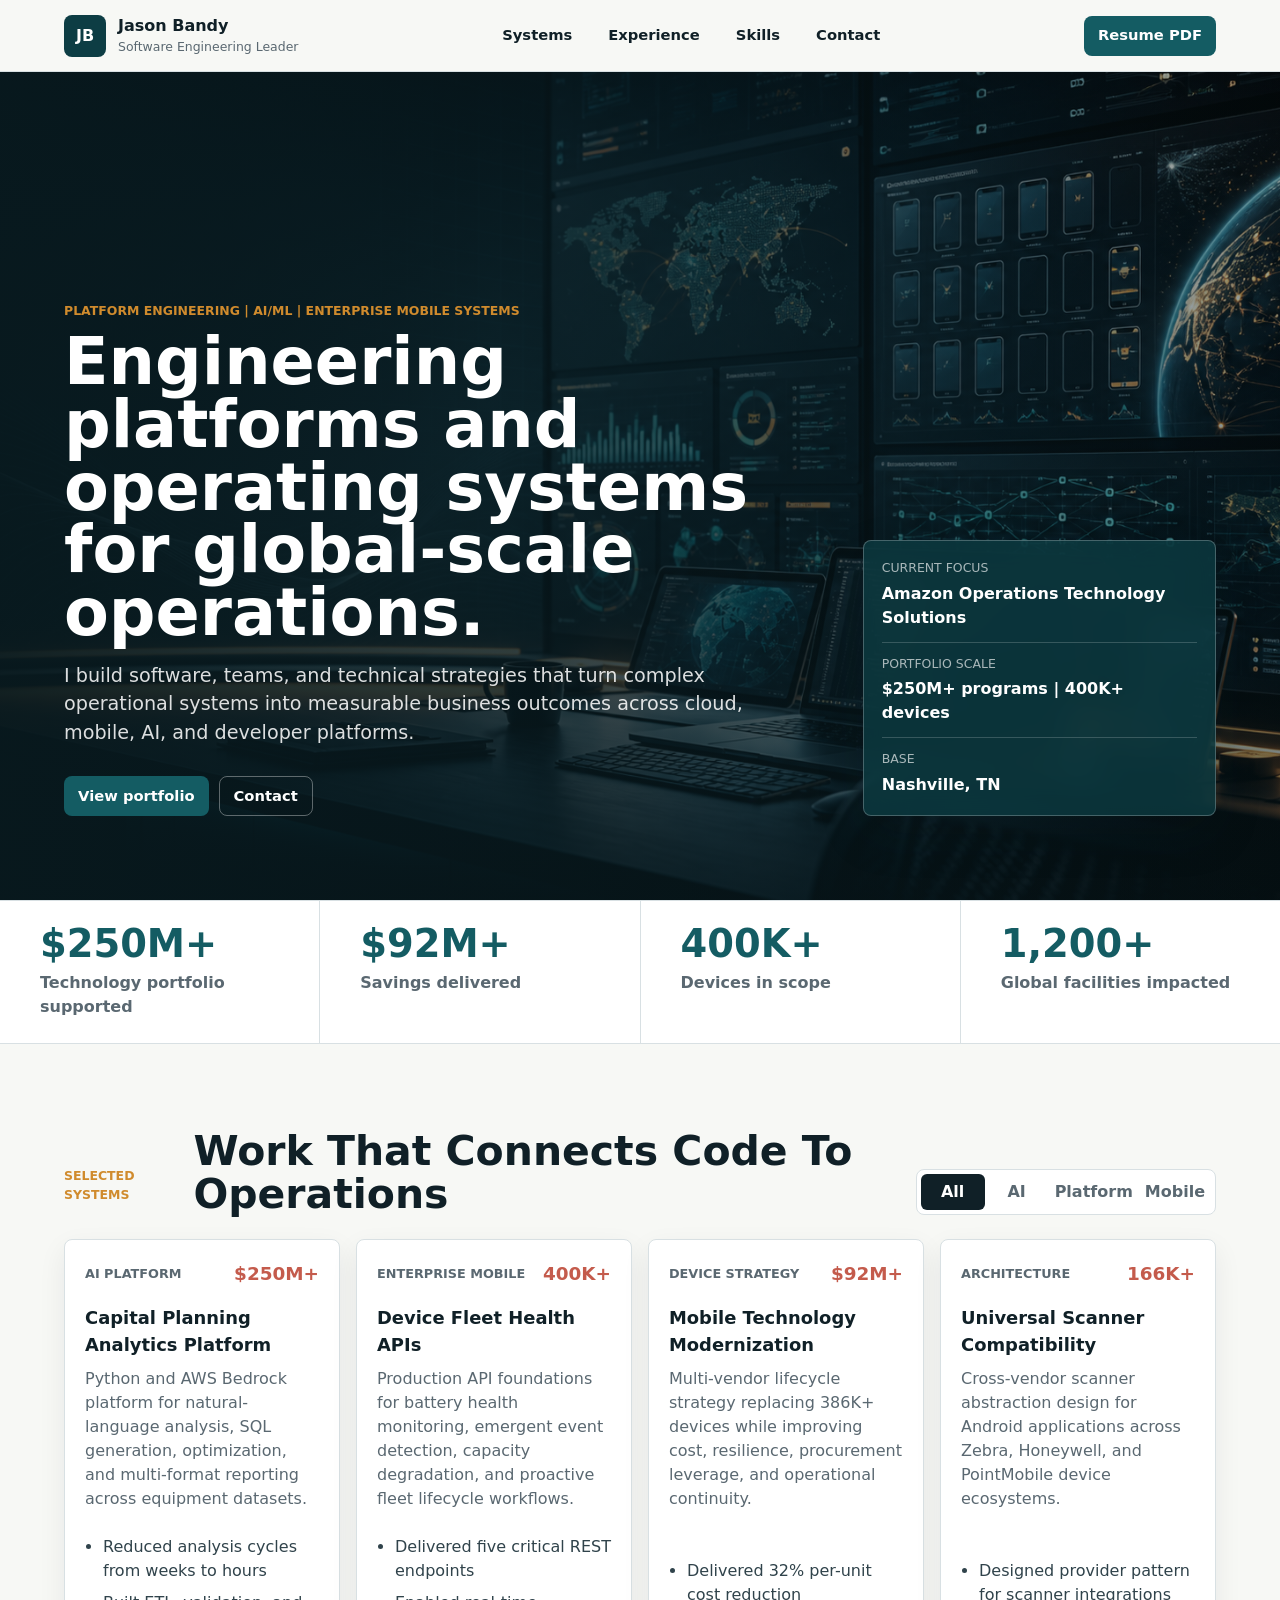
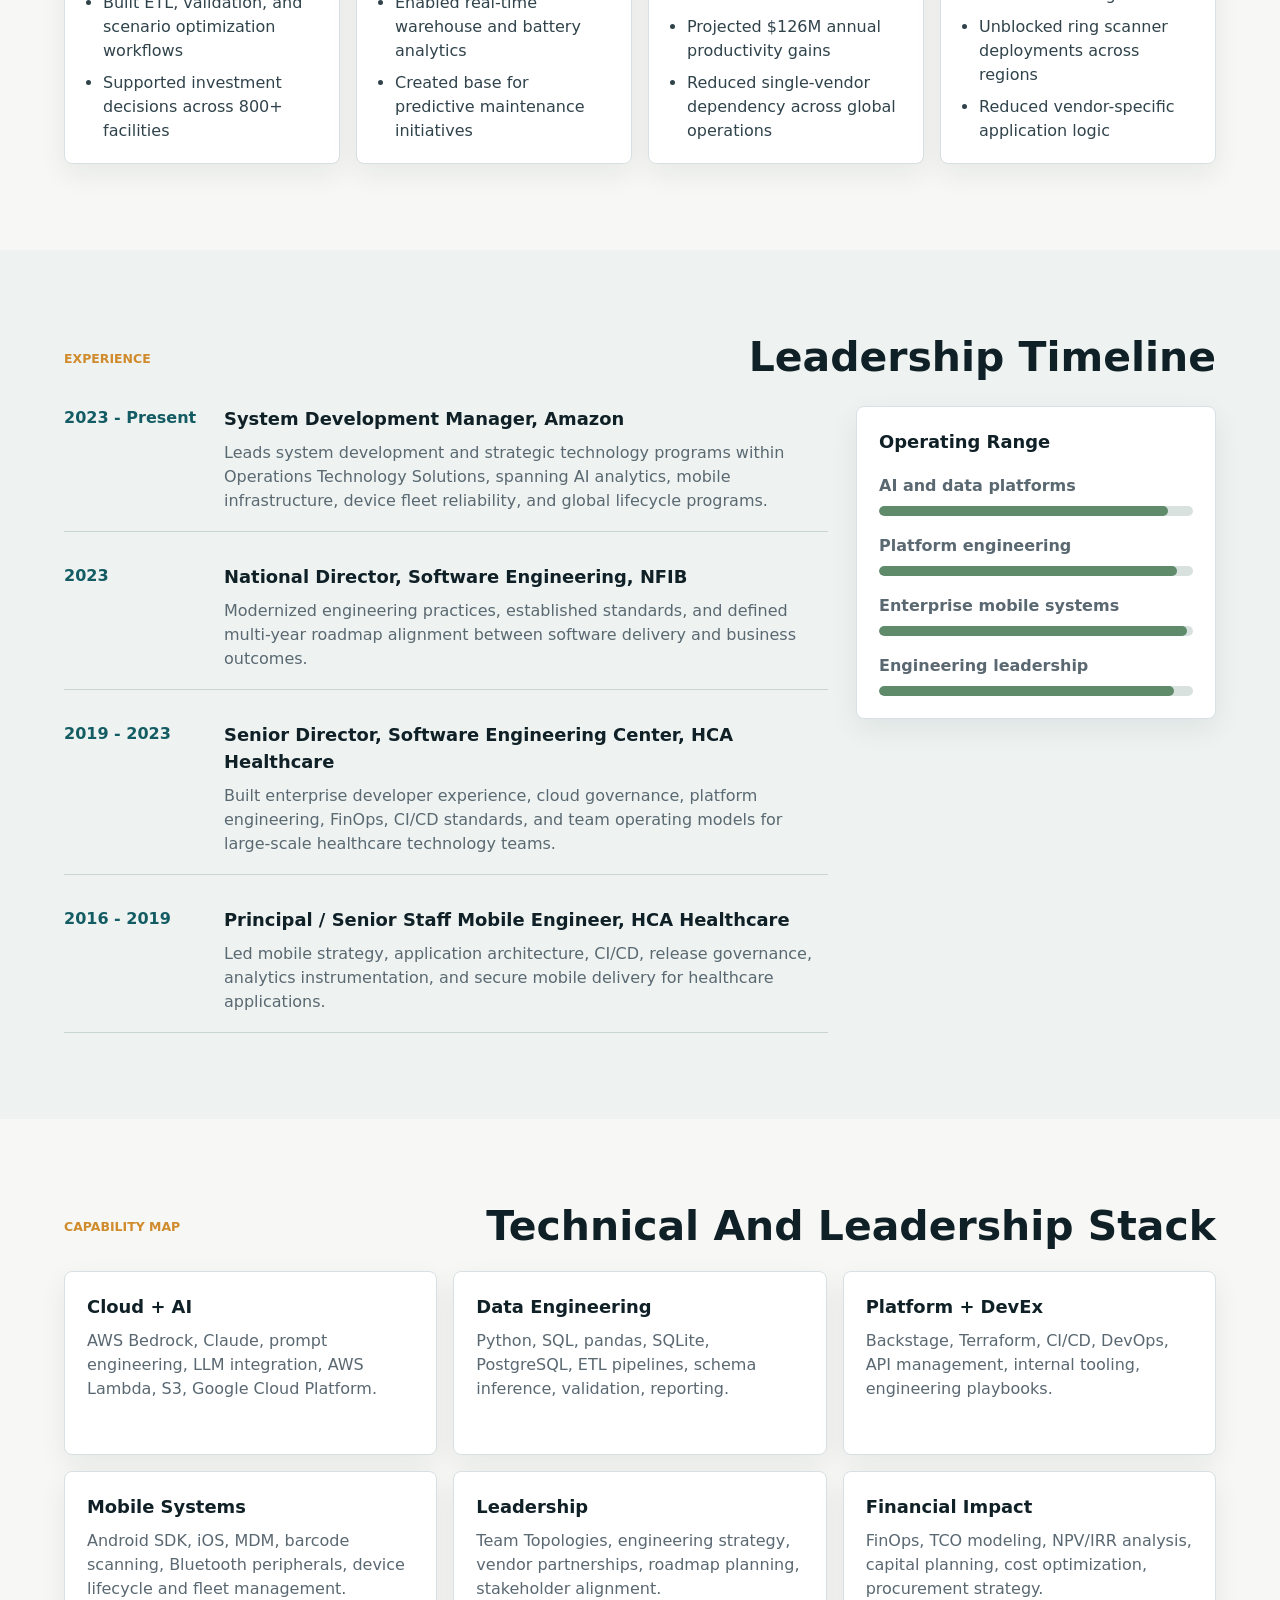
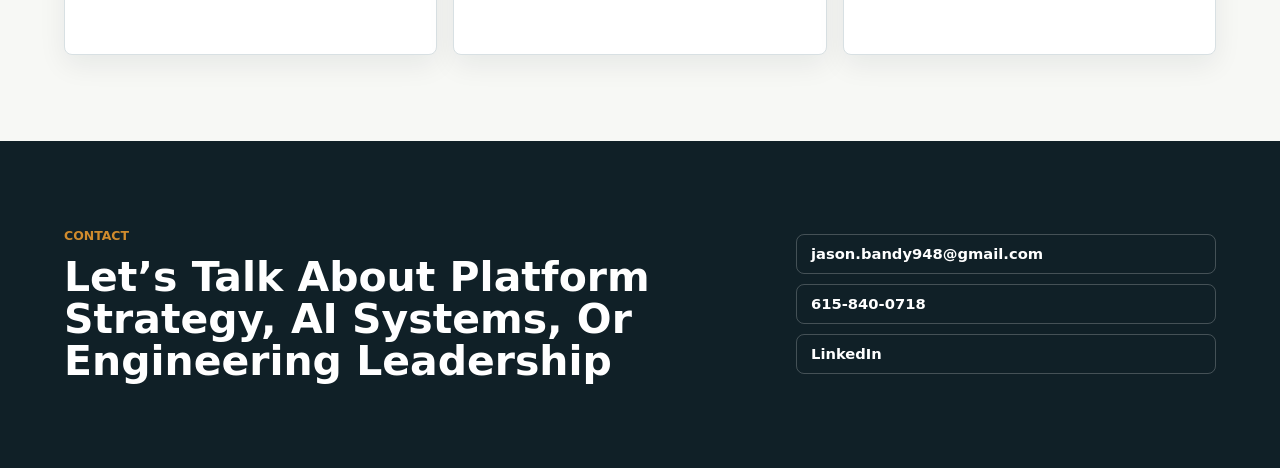
==== index.html @ 45452678 "Initial portfolio dashboard" ====
<!DOCTYPE html>
<html lang="en">
<head>
  <meta charset="UTF-8">
  <meta name="viewport" content="width=device-width, initial-scale=1.0">
  <title>Jason Bandy - Portfolio Dashboard</title>
  <link rel="stylesheet" href="styles.css">
</head>
<body>
  <header class="topbar">
    <a class="brand" href="#overview" aria-label="Jason Bandy portfolio dashboard">
      <span class="brand-mark">JB</span>
      <span>
        <strong>Jason Bandy</strong>
        <small>Software Engineering Leader</small>
      </span>
    </a>
    <nav class="nav-links" aria-label="Primary navigation">
      <a href="#systems">Systems</a>
      <a href="#experience">Experience</a>
      <a href="#skills">Skills</a>
      <a href="#contact">Contact</a>
    </nav>
    <a class="resume-link" href="assets/jason-bandy-resume.pdf">Resume PDF</a>
  </header>

  <main>
    <section class="hero" id="overview" aria-labelledby="page-title">
      <img class="hero-image" src="assets/operations-dashboard-hero.png" alt="Abstract command center dashboards for AI, cloud, and mobile device operations">
      <div class="hero-shade"></div>
      <div class="hero-content">
        <p class="eyebrow">Platform Engineering | AI/ML | Enterprise Mobile Systems</p>
        <h1 id="page-title">Engineering platforms and operating systems for global-scale operations.</h1>
        <p class="hero-copy">I build software, teams, and technical strategies that turn complex operational systems into measurable business outcomes across cloud, mobile, AI, and developer platforms.</p>
        <div class="hero-actions">
          <a class="primary-action" href="#systems">View portfolio</a>
          <a class="secondary-action" href="mailto:jason.bandy948@gmail.com">Contact</a>
        </div>
      </div>
      <aside class="status-panel" aria-label="Portfolio highlights">
        <div>
          <span class="status-label">Current focus</span>
          <strong>Amazon Operations Technology Solutions</strong>
        </div>
        <div>
          <span class="status-label">Portfolio scale</span>
          <strong>$250M+ programs | 400K+ devices</strong>
        </div>
        <div>
          <span class="status-label">Base</span>
          <strong>Nashville, TN</strong>
        </div>
      </aside>
    </section>

    <section class="metrics-band" aria-label="Impact metrics">
      <article>
        <span class="metric-value">$250M+</span>
        <span class="metric-label">Technology portfolio supported</span>
      </article>
      <article>
        <span class="metric-value">$92M+</span>
        <span class="metric-label">Savings delivered</span>
      </article>
      <article>
        <span class="metric-value">400K+</span>
        <span class="metric-label">Devices in scope</span>
      </article>
      <article>
        <span class="metric-value">1,200+</span>
        <span class="metric-label">Global facilities impacted</span>
      </article>
    </section>

    <section class="dashboard-section" id="systems">
      <div class="section-heading">
        <p class="eyebrow">Selected Systems</p>
        <h2>Work That Connects Code To Operations</h2>
        <div class="segmented-control" aria-label="Project filter">
          <button type="button" class="segment active" data-filter="all">All</button>
          <button type="button" class="segment" data-filter="ai">AI</button>
          <button type="button" class="segment" data-filter="platform">Platform</button>
          <button type="button" class="segment" data-filter="mobile">Mobile</button>
        </div>
      </div>

      <div class="project-grid" id="projectGrid">
        <article class="project-card" data-category="ai platform">
          <div class="card-topline">
            <span>AI Platform</span>
            <strong>$250M+</strong>
          </div>
          <h3>Capital Planning Analytics Platform</h3>
          <p>Python and AWS Bedrock platform for natural-language analysis, SQL generation, optimization, and multi-format reporting across equipment datasets.</p>
          <ul>
            <li>Reduced analysis cycles from weeks to hours</li>
            <li>Built ETL, validation, and scenario optimization workflows</li>
            <li>Supported investment decisions across 800+ facilities</li>
          </ul>
        </article>

        <article class="project-card" data-category="mobile platform">
          <div class="card-topline">
            <span>Enterprise Mobile</span>
            <strong>400K+</strong>
          </div>
          <h3>Device Fleet Health APIs</h3>
          <p>Production API foundations for battery health monitoring, emergent event detection, capacity degradation, and proactive fleet lifecycle workflows.</p>
          <ul>
            <li>Delivered five critical REST endpoints</li>
            <li>Enabled real-time warehouse and battery analytics</li>
            <li>Created base for predictive maintenance initiatives</li>
          </ul>
        </article>

        <article class="project-card" data-category="mobile">
          <div class="card-topline">
            <span>Device Strategy</span>
            <strong>$92M+</strong>
          </div>
          <h3>Mobile Technology Modernization</h3>
          <p>Multi-vendor lifecycle strategy replacing 386K+ devices while improving cost, resilience, procurement leverage, and operational continuity.</p>
          <ul>
            <li>Delivered 32% per-unit cost reduction</li>
            <li>Projected $126M annual productivity gains</li>
            <li>Reduced single-vendor dependency across global operations</li>
          </ul>
        </article>

        <article class="project-card" data-category="platform mobile">
          <div class="card-topline">
            <span>Architecture</span>
            <strong>166K+</strong>
          </div>
          <h3>Universal Scanner Compatibility</h3>
          <p>Cross-vendor scanner abstraction design for Android applications across Zebra, Honeywell, and PointMobile device ecosystems.</p>
          <ul>
            <li>Designed provider pattern for scanner integrations</li>
            <li>Unblocked ring scanner deployments across regions</li>
            <li>Reduced vendor-specific application logic</li>
          </ul>
        </article>
      </div>
    </section>

    <section class="dashboard-section split-layout" id="experience">
      <div class="section-heading">
        <p class="eyebrow">Experience</p>
        <h2>Leadership Timeline</h2>
      </div>

      <div class="timeline">
        <article class="timeline-item">
          <time>2023 - Present</time>
          <div>
            <h3>System Development Manager, Amazon</h3>
            <p>Leads system development and strategic technology programs within Operations Technology Solutions, spanning AI analytics, mobile infrastructure, device fleet reliability, and global lifecycle programs.</p>
          </div>
        </article>
        <article class="timeline-item">
          <time>2023</time>
          <div>
            <h3>National Director, Software Engineering, NFIB</h3>
            <p>Modernized engineering practices, established standards, and defined multi-year roadmap alignment between software delivery and business outcomes.</p>
          </div>
        </article>
        <article class="timeline-item">
          <time>2019 - 2023</time>
          <div>
            <h3>Senior Director, Software Engineering Center, HCA Healthcare</h3>
            <p>Built enterprise developer experience, cloud governance, platform engineering, FinOps, CI/CD standards, and team operating models for large-scale healthcare technology teams.</p>
          </div>
        </article>
        <article class="timeline-item">
          <time>2016 - 2019</time>
          <div>
            <h3>Principal / Senior Staff Mobile Engineer, HCA Healthcare</h3>
            <p>Led mobile strategy, application architecture, CI/CD, release governance, analytics instrumentation, and secure mobile delivery for healthcare applications.</p>
          </div>
        </article>
      </div>

      <aside class="impact-panel">
        <h3>Operating Range</h3>
        <div class="bar-row">
          <span>AI and data platforms</span>
          <div class="bar"><span style="width: 92%"></span></div>
        </div>
        <div class="bar-row">
          <span>Platform engineering</span>
          <div class="bar"><span style="width: 95%"></span></div>
        </div>
        <div class="bar-row">
          <span>Enterprise mobile systems</span>
          <div class="bar"><span style="width: 98%"></span></div>
        </div>
        <div class="bar-row">
          <span>Engineering leadership</span>
          <div class="bar"><span style="width: 94%"></span></div>
        </div>
      </aside>
    </section>

    <section class="dashboard-section" id="skills">
      <div class="section-heading">
        <p class="eyebrow">Capability Map</p>
        <h2>Technical And Leadership Stack</h2>
      </div>

      <div class="skills-board">
        <article>
          <h3>Cloud + AI</h3>
          <p>AWS Bedrock, Claude, prompt engineering, LLM integration, AWS Lambda, S3, Google Cloud Platform.</p>
        </article>
        <article>
          <h3>Data Engineering</h3>
          <p>Python, SQL, pandas, SQLite, PostgreSQL, ETL pipelines, schema inference, validation, reporting.</p>
        </article>
        <article>
          <h3>Platform + DevEx</h3>
          <p>Backstage, Terraform, CI/CD, DevOps, API management, internal tooling, engineering playbooks.</p>
        </article>
        <article>
          <h3>Mobile Systems</h3>
          <p>Android SDK, iOS, MDM, barcode scanning, Bluetooth peripherals, device lifecycle and fleet management.</p>
        </article>
        <article>
          <h3>Leadership</h3>
          <p>Team Topologies, engineering strategy, vendor partnerships, roadmap planning, stakeholder alignment.</p>
        </article>
        <article>
          <h3>Financial Impact</h3>
          <p>FinOps, TCO modeling, NPV/IRR analysis, capital planning, cost optimization, procurement strategy.</p>
        </article>
      </div>
    </section>

    <section class="dashboard-section contact-section" id="contact">
      <div>
        <p class="eyebrow">Contact</p>
        <h2>Let’s Talk About Platform Strategy, AI Systems, Or Engineering Leadership</h2>
      </div>
      <div class="contact-actions">
        <a href="mailto:jason.bandy948@gmail.com">jason.bandy948@gmail.com</a>
        <a href="tel:+16158400718">615-840-0718</a>
        <a href="https://www.linkedin.com/in/jason-bandy-11bba650">LinkedIn</a>
      </div>
    </section>
  </main>

  <script src="script.js"></script>
</body>
</html>
---- styles.css ----
:root {
  --ink: #102027;
  --muted: #5a6871;
  --line: #d8e0e3;
  --teal: #145c63;
  --teal-dark: #0d3d44;
  --amber: #d08b2d;
  --coral: #c45b4c;
  --green: #5f8b6b;
  --paper: #f7f8f5;
  --panel: #ffffff;
  --shadow: 0 18px 50px rgba(16, 32, 39, 0.12);
}

* {
  box-sizing: border-box;
}

html {
  scroll-behavior: smooth;
}

body {
  margin: 0;
  color: var(--ink);
  background: var(--paper);
  font-family: Inter, ui-sans-serif, system-ui, -apple-system, BlinkMacSystemFont, "Segoe UI", sans-serif;
  line-height: 1.5;
}

a {
  color: inherit;
  text-decoration: none;
}

.topbar {
  position: sticky;
  top: 0;
  z-index: 20;
  display: flex;
  align-items: center;
  justify-content: space-between;
  gap: 24px;
  min-height: 72px;
  padding: 12px clamp(20px, 5vw, 72px);
  background: rgba(247, 248, 245, 0.92);
  border-bottom: 1px solid var(--line);
  backdrop-filter: blur(16px);
}

.brand {
  display: inline-flex;
  align-items: center;
  gap: 12px;
}

.brand-mark {
  display: grid;
  place-items: center;
  width: 42px;
  height: 42px;
  background: var(--teal-dark);
  color: white;
  border-radius: 8px;
  font-weight: 800;
}

.brand strong,
.brand small {
  display: block;
}

.brand small {
  color: var(--muted);
  font-size: 0.78rem;
}

.nav-links {
  display: flex;
  gap: 8px;
}

.nav-links a,
.resume-link,
.hero-actions a,
.contact-actions a {
  min-height: 40px;
  display: inline-flex;
  align-items: center;
  justify-content: center;
  padding: 0 14px;
  border-radius: 8px;
  font-weight: 700;
  font-size: 0.92rem;
}

.nav-links a:hover,
.resume-link:hover,
.secondary-action:hover,
.contact-actions a:hover {
  background: #e8eeee;
}

.resume-link,
.primary-action {
  background: var(--teal);
  color: white;
}

.resume-link:hover,
.primary-action:hover {
  background: var(--teal-dark);
}

.hero {
  position: relative;
  min-height: calc(100vh - 72px);
  display: grid;
  grid-template-columns: minmax(0, 1.2fr) minmax(260px, 0.55fr);
  align-items: end;
  gap: 28px;
  overflow: hidden;
  padding: clamp(36px, 7vw, 84px) clamp(20px, 5vw, 72px);
  color: white;
}

.hero-image,
.hero-shade {
  position: absolute;
  inset: 0;
}

.hero-image {
  width: 100%;
  height: 100%;
  object-fit: cover;
}

.hero-shade {
  background:
    linear-gradient(90deg, rgba(8, 25, 30, 0.94) 0%, rgba(8, 25, 30, 0.76) 42%, rgba(8, 25, 30, 0.28) 100%),
    linear-gradient(0deg, rgba(8, 25, 30, 0.42), rgba(8, 25, 30, 0.05));
}

.hero-content,
.status-panel {
  position: relative;
  z-index: 1;
}

.eyebrow {
  margin: 0 0 10px;
  color: var(--amber);
  font-size: 0.78rem;
  font-weight: 800;
  letter-spacing: 0;
  text-transform: uppercase;
}

h1,
h2,
h3,
p {
  margin-top: 0;
}

h1 {
  max-width: 930px;
  margin-bottom: 18px;
  font-size: clamp(2.25rem, 5.1vw, 4.7rem);
  line-height: 0.96;
  letter-spacing: 0;
}

.hero-copy {
  max-width: 740px;
  margin-bottom: 28px;
  color: rgba(255, 255, 255, 0.86);
  font-size: clamp(1rem, 1.5vw, 1.25rem);
}

.hero-actions {
  display: flex;
  flex-wrap: wrap;
  gap: 10px;
}

.secondary-action {
  border: 1px solid rgba(255, 255, 255, 0.35);
  color: white;
}

.status-panel {
  align-self: end;
  display: grid;
  gap: 12px;
  padding: 18px;
  border: 1px solid rgba(255, 255, 255, 0.24);
  border-radius: 8px;
  background: rgba(13, 61, 68, 0.76);
  box-shadow: var(--shadow);
  backdrop-filter: blur(16px);
}

.status-panel div {
  padding-bottom: 12px;
  border-bottom: 1px solid rgba(255, 255, 255, 0.18);
}

.status-panel div:last-child {
  padding-bottom: 0;
  border-bottom: 0;
}

.status-label {
  display: block;
  margin-bottom: 4px;
  color: rgba(255, 255, 255, 0.65);
  font-size: 0.78rem;
  text-transform: uppercase;
}

.status-panel strong {
  font-size: 1rem;
}

.metrics-band {
  display: grid;
  grid-template-columns: repeat(4, 1fr);
  gap: 1px;
  background: var(--line);
  border-top: 1px solid var(--line);
  border-bottom: 1px solid var(--line);
}

.metrics-band article {
  padding: 24px clamp(18px, 4vw, 40px);
  background: var(--panel);
}

.metric-value,
.metric-label {
  display: block;
}

.metric-value {
  color: var(--teal);
  font-size: clamp(1.8rem, 3vw, 3rem);
  font-weight: 850;
  line-height: 1;
}

.metric-label {
  margin-top: 8px;
  color: var(--muted);
  font-weight: 700;
}

.dashboard-section {
  padding: clamp(46px, 7vw, 86px) clamp(20px, 5vw, 72px);
}

.section-heading {
  display: flex;
  align-items: end;
  justify-content: space-between;
  gap: 24px;
  margin-bottom: 24px;
}

.section-heading h2,
.contact-section h2 {
  max-width: 780px;
  margin: 0;
  font-size: clamp(1.65rem, 3.2vw, 3.1rem);
  line-height: 1.03;
  letter-spacing: 0;
}

.segmented-control {
  display: inline-flex;
  flex: 0 0 auto;
  padding: 4px;
  border: 1px solid var(--line);
  border-radius: 8px;
  background: white;
}

.segment {
  min-width: 64px;
  min-height: 36px;
  border: 0;
  border-radius: 6px;
  background: transparent;
  color: var(--muted);
  font: inherit;
  font-weight: 800;
  cursor: pointer;
}

.segment.active {
  background: var(--ink);
  color: white;
}

.project-grid,
.skills-board {
  display: grid;
  grid-template-columns: repeat(4, minmax(0, 1fr));
  gap: 16px;
}

.project-card,
.skills-board article,
.impact-panel {
  border: 1px solid var(--line);
  border-radius: 8px;
  background: var(--panel);
  box-shadow: 0 10px 28px rgba(16, 32, 39, 0.07);
}

.project-card {
  display: flex;
  flex-direction: column;
  min-height: 380px;
  padding: 20px;
  transition: transform 180ms ease, box-shadow 180ms ease, opacity 160ms ease;
}

.project-card:hover {
  transform: translateY(-4px);
  box-shadow: var(--shadow);
}

.project-card.hidden {
  display: none;
}

.card-topline {
  display: flex;
  align-items: center;
  justify-content: space-between;
  gap: 12px;
  margin-bottom: 18px;
  color: var(--muted);
  font-size: 0.8rem;
  font-weight: 800;
  text-transform: uppercase;
}

.card-topline strong {
  color: var(--coral);
  font-size: 1.15rem;
}

.project-card h3,
.skills-board h3,
.impact-panel h3,
.timeline h3 {
  margin-bottom: 8px;
  font-size: 1.12rem;
}

.project-card p,
.skills-board p,
.timeline p {
  color: var(--muted);
}

.project-card ul {
  margin: auto 0 0;
  padding-left: 18px;
  color: #30434b;
}

.project-card li {
  margin-top: 8px;
}

.split-layout {
  display: grid;
  grid-template-columns: minmax(0, 1fr) 360px;
  gap: 28px;
  background: #eef3f1;
}

.split-layout .section-heading {
  grid-column: 1 / -1;
  margin-bottom: 0;
}

.timeline {
  display: grid;
  gap: 14px;
}

.timeline-item {
  display: grid;
  grid-template-columns: 140px minmax(0, 1fr);
  gap: 20px;
  padding: 18px 0;
  border-bottom: 1px solid #c9d5d2;
}

.timeline-item:first-child {
  padding-top: 0;
}

.timeline-item time {
  color: var(--teal);
  font-weight: 850;
}

.timeline-item p {
  margin-bottom: 0;
}

.impact-panel {
  align-self: start;
  position: sticky;
  top: 96px;
  padding: 22px;
}

.bar-row {
  margin-top: 18px;
}

.bar-row span:first-child {
  display: block;
  margin-bottom: 8px;
  color: var(--muted);
  font-weight: 800;
}

.bar {
  height: 10px;
  overflow: hidden;
  border-radius: 999px;
  background: #d9e1de;
}

.bar span {
  display: block;
  height: 100%;
  border-radius: inherit;
  background: var(--green);
}

.skills-board {
  grid-template-columns: repeat(3, minmax(0, 1fr));
}

.skills-board article {
  min-height: 184px;
  padding: 22px;
}

.contact-section {
  display: grid;
  grid-template-columns: minmax(0, 1fr) minmax(280px, 420px);
  gap: 32px;
  align-items: center;
  background: var(--ink);
  color: white;
}

.contact-actions {
  display: grid;
  gap: 10px;
}

.contact-actions a {
  justify-content: flex-start;
  border: 1px solid rgba(255, 255, 255, 0.22);
}

@media (max-width: 1050px) {
  .project-grid,
  .skills-board {
    grid-template-columns: repeat(2, minmax(0, 1fr));
  }

  .metrics-band {
    grid-template-columns: repeat(2, 1fr);
  }

  .hero,
  .split-layout,
  .contact-section {
    grid-template-columns: 1fr;
  }

  .impact-panel {
    position: static;
  }
}

@media (max-width: 760px) {
  .topbar {
    position: static;
    align-items: flex-start;
    flex-direction: column;
  }

  .nav-links {
    width: 100%;
    overflow-x: auto;
    padding-bottom: 2px;
  }

  .resume-link {
    width: 100%;
  }

  .hero {
    min-height: 820px;
    align-items: end;
    padding-top: 72px;
  }

  .section-heading {
    align-items: stretch;
    flex-direction: column;
  }

  .segmented-control {
    width: 100%;
    overflow-x: auto;
  }

  .segment {
    flex: 1;
  }

  .project-grid,
  .skills-board,
  .metrics-band {
    grid-template-columns: 1fr;
  }

  .timeline-item {
    grid-template-columns: 1fr;
    gap: 6px;
  }
}
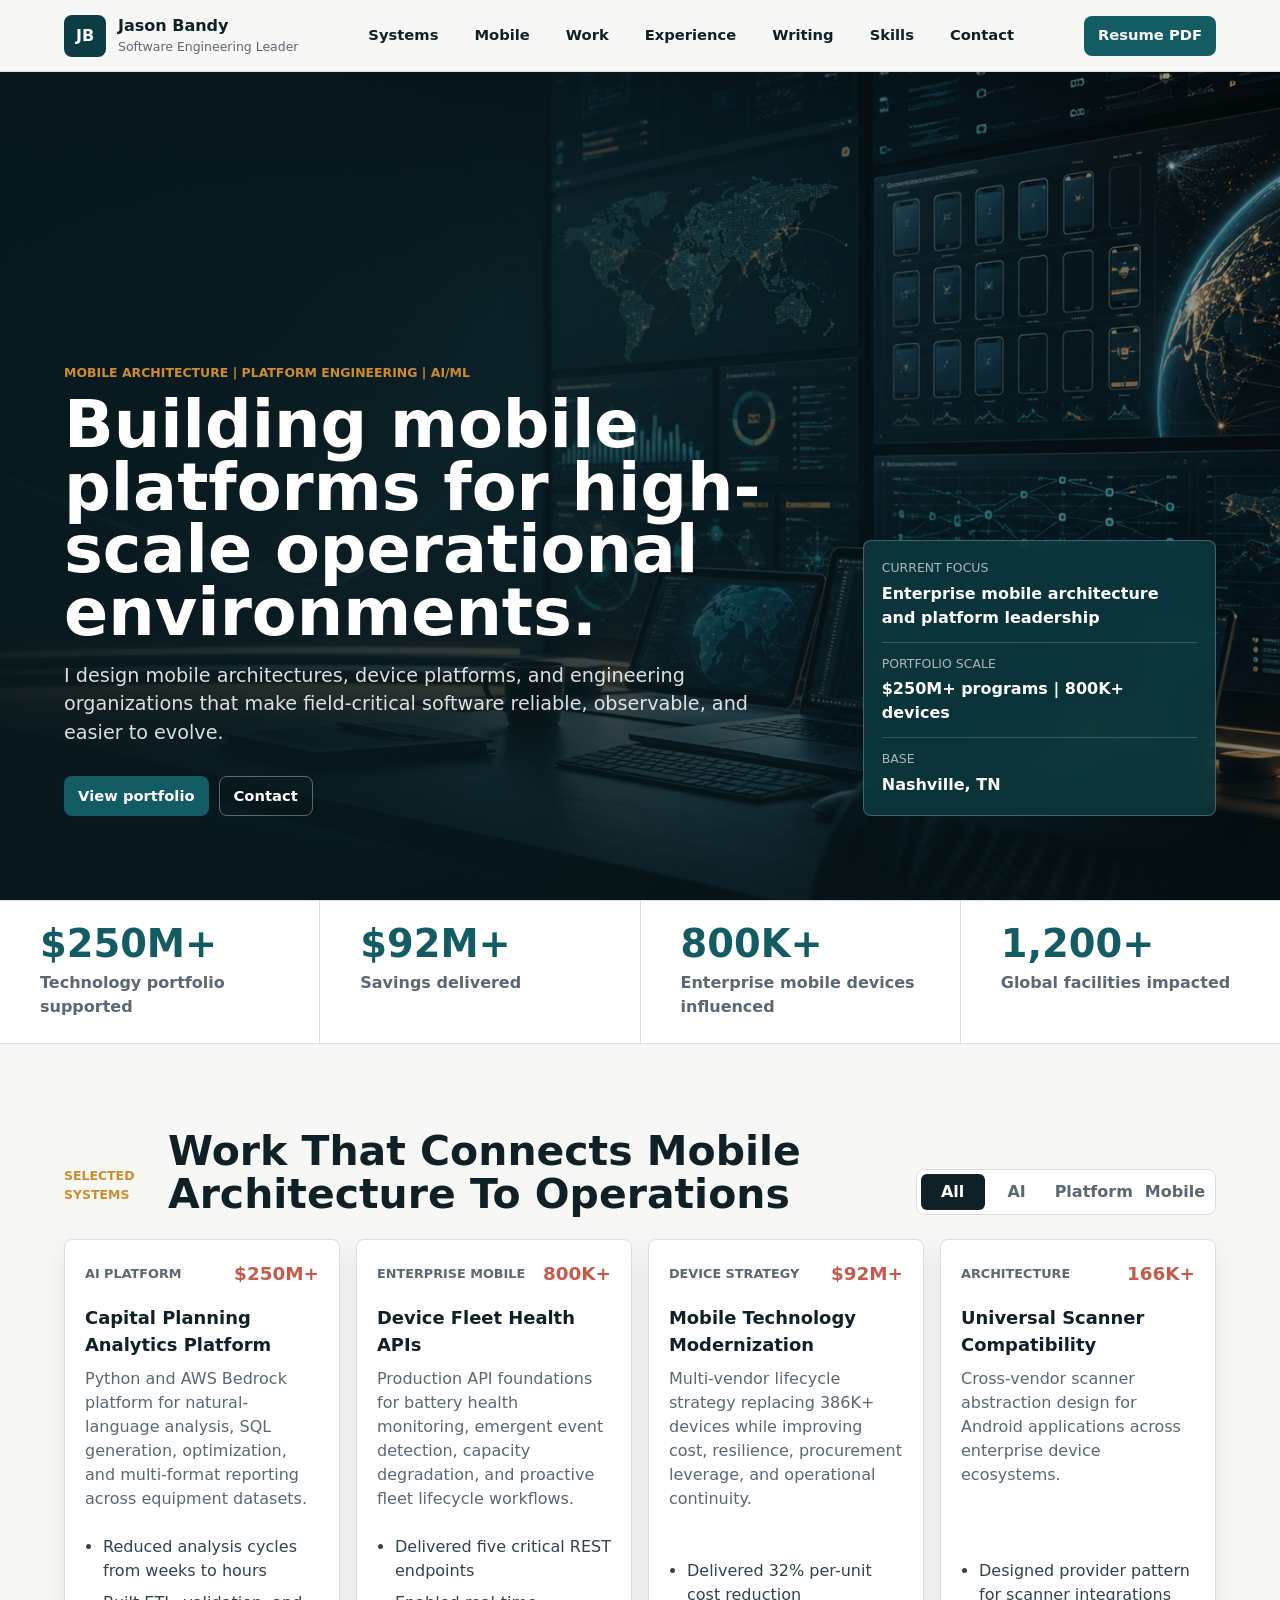
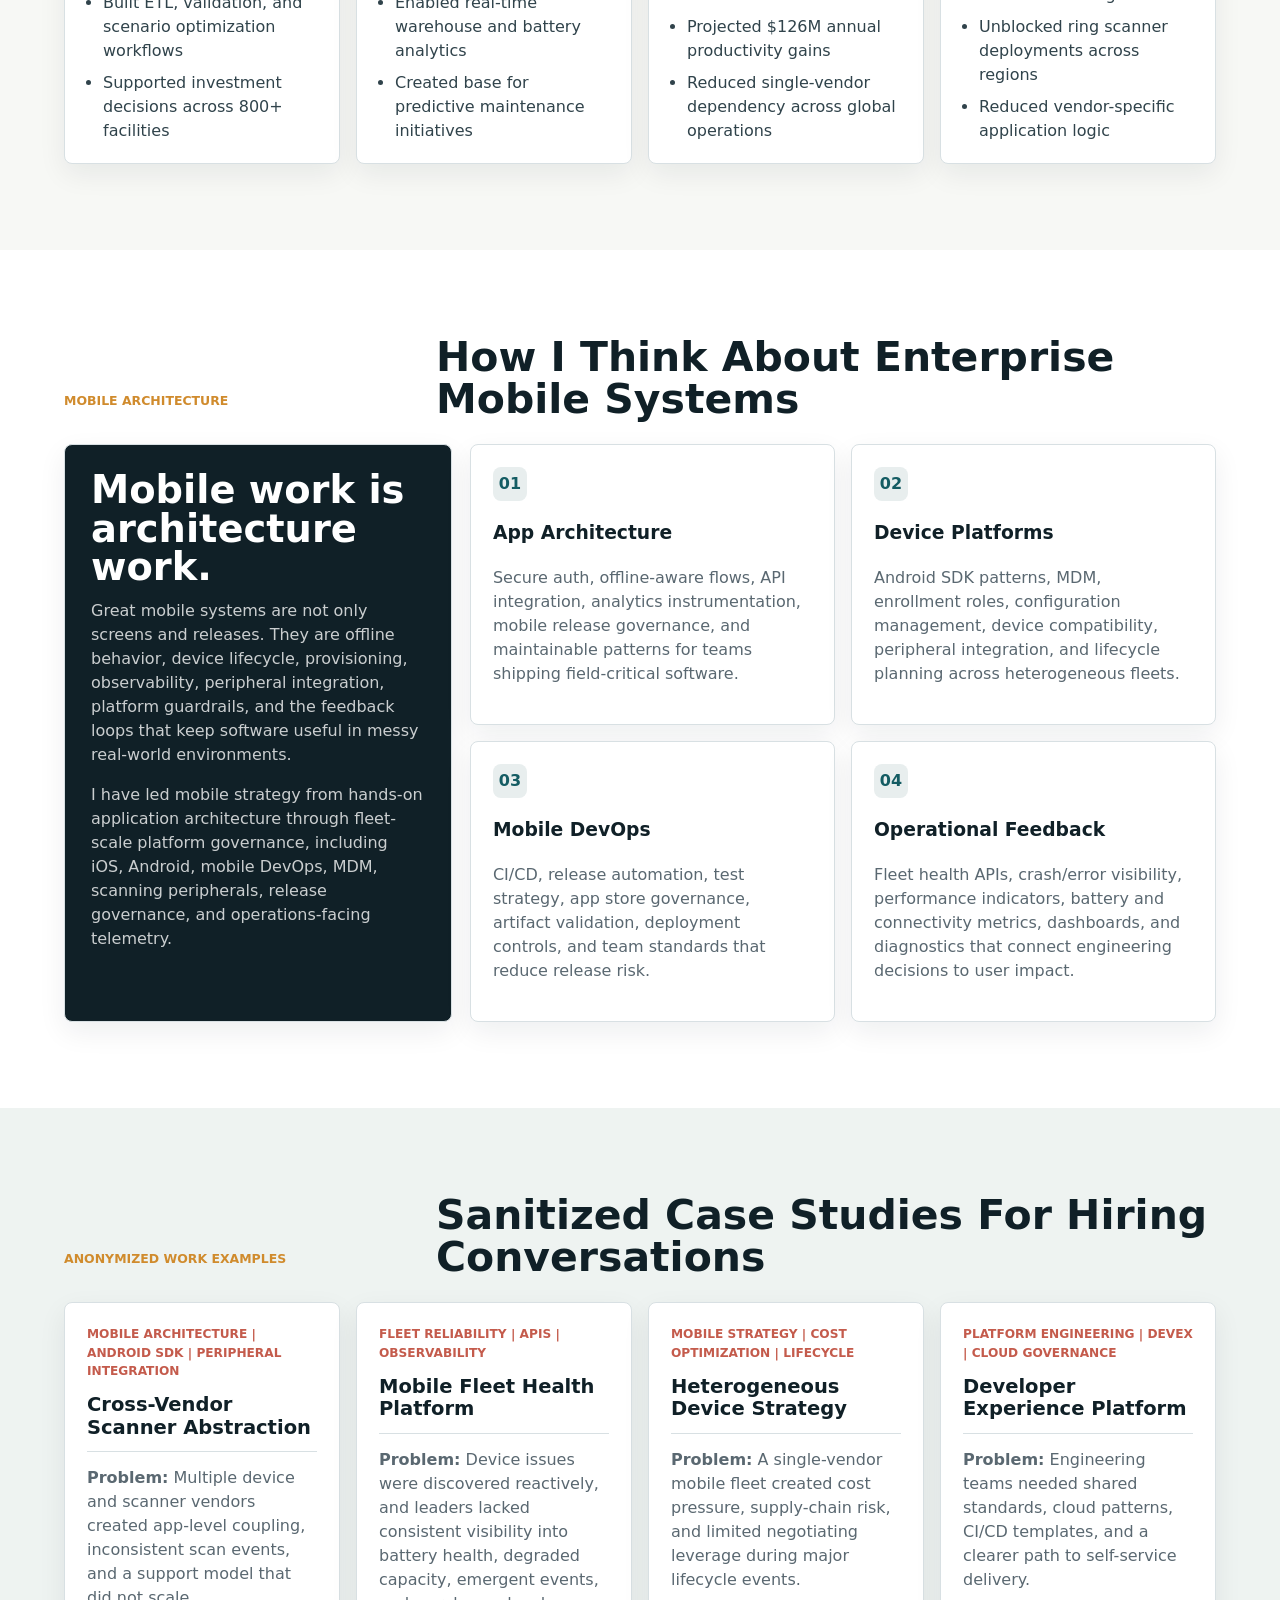
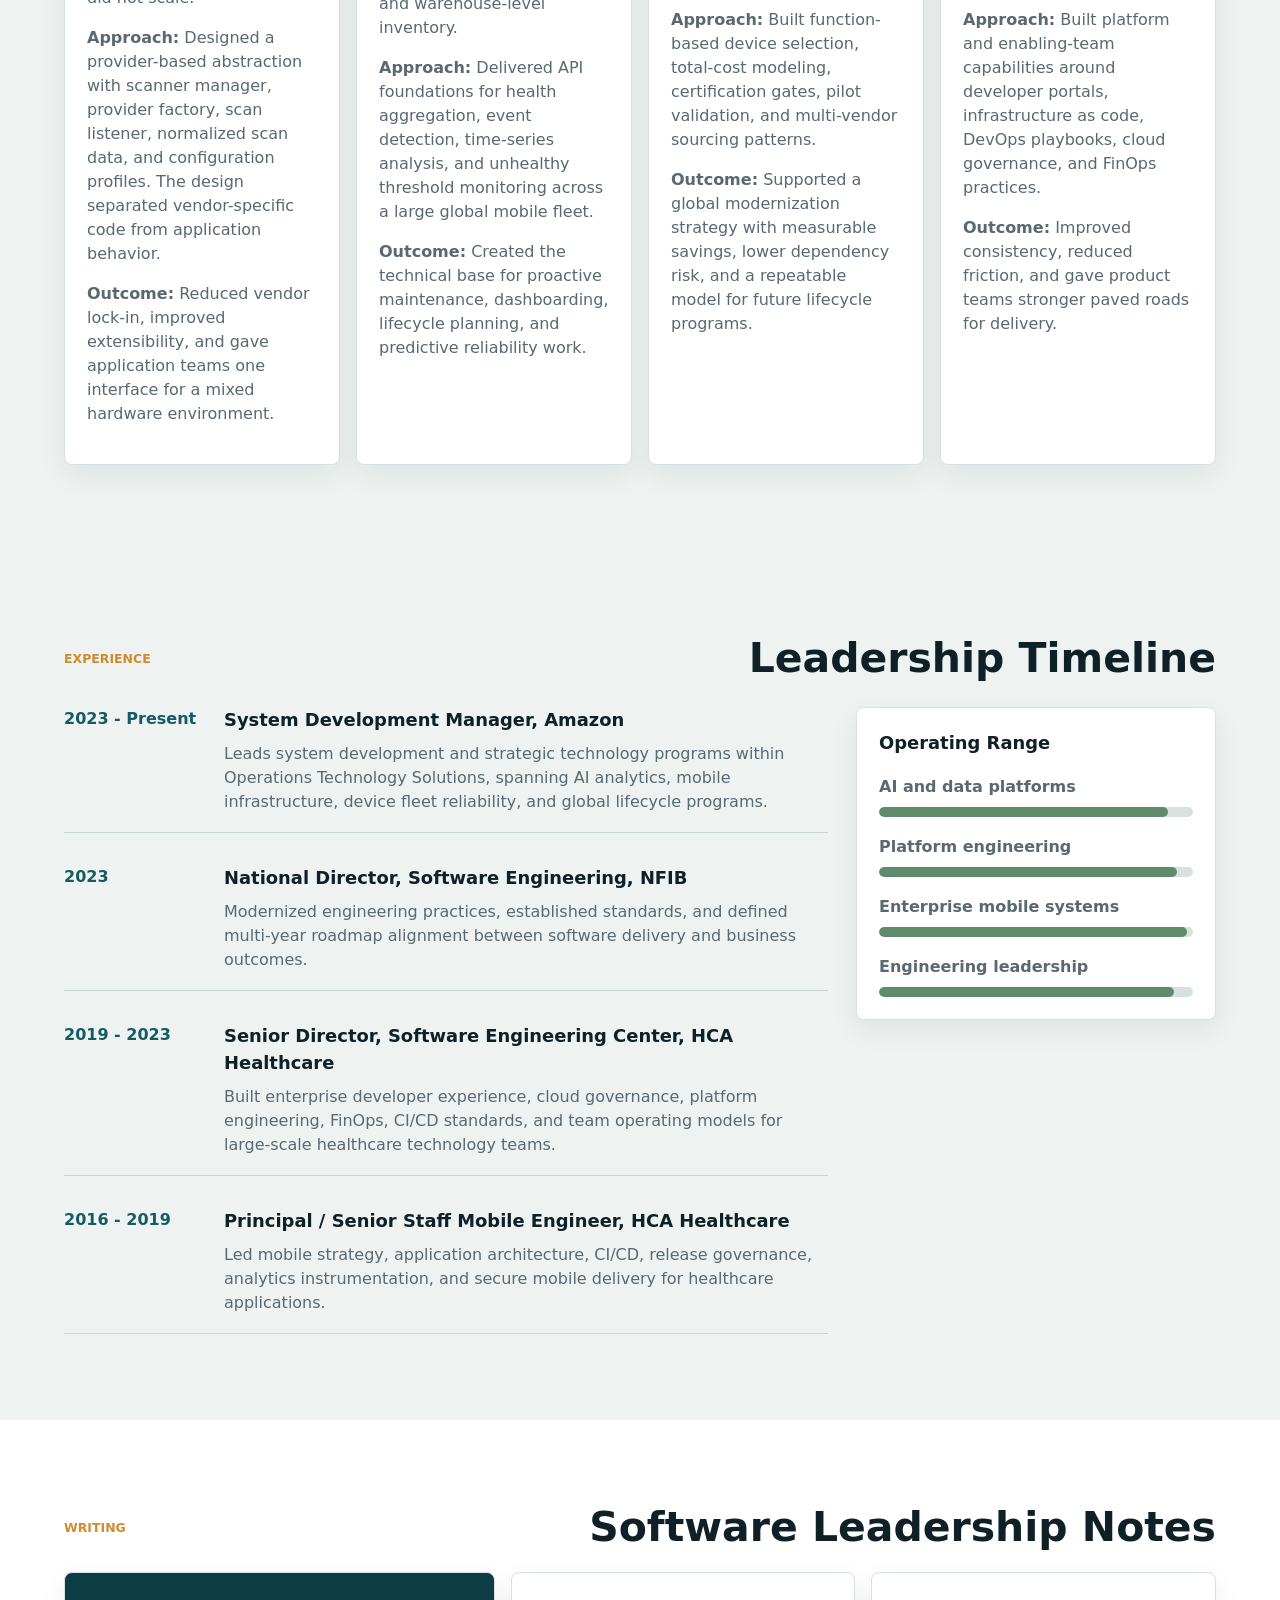
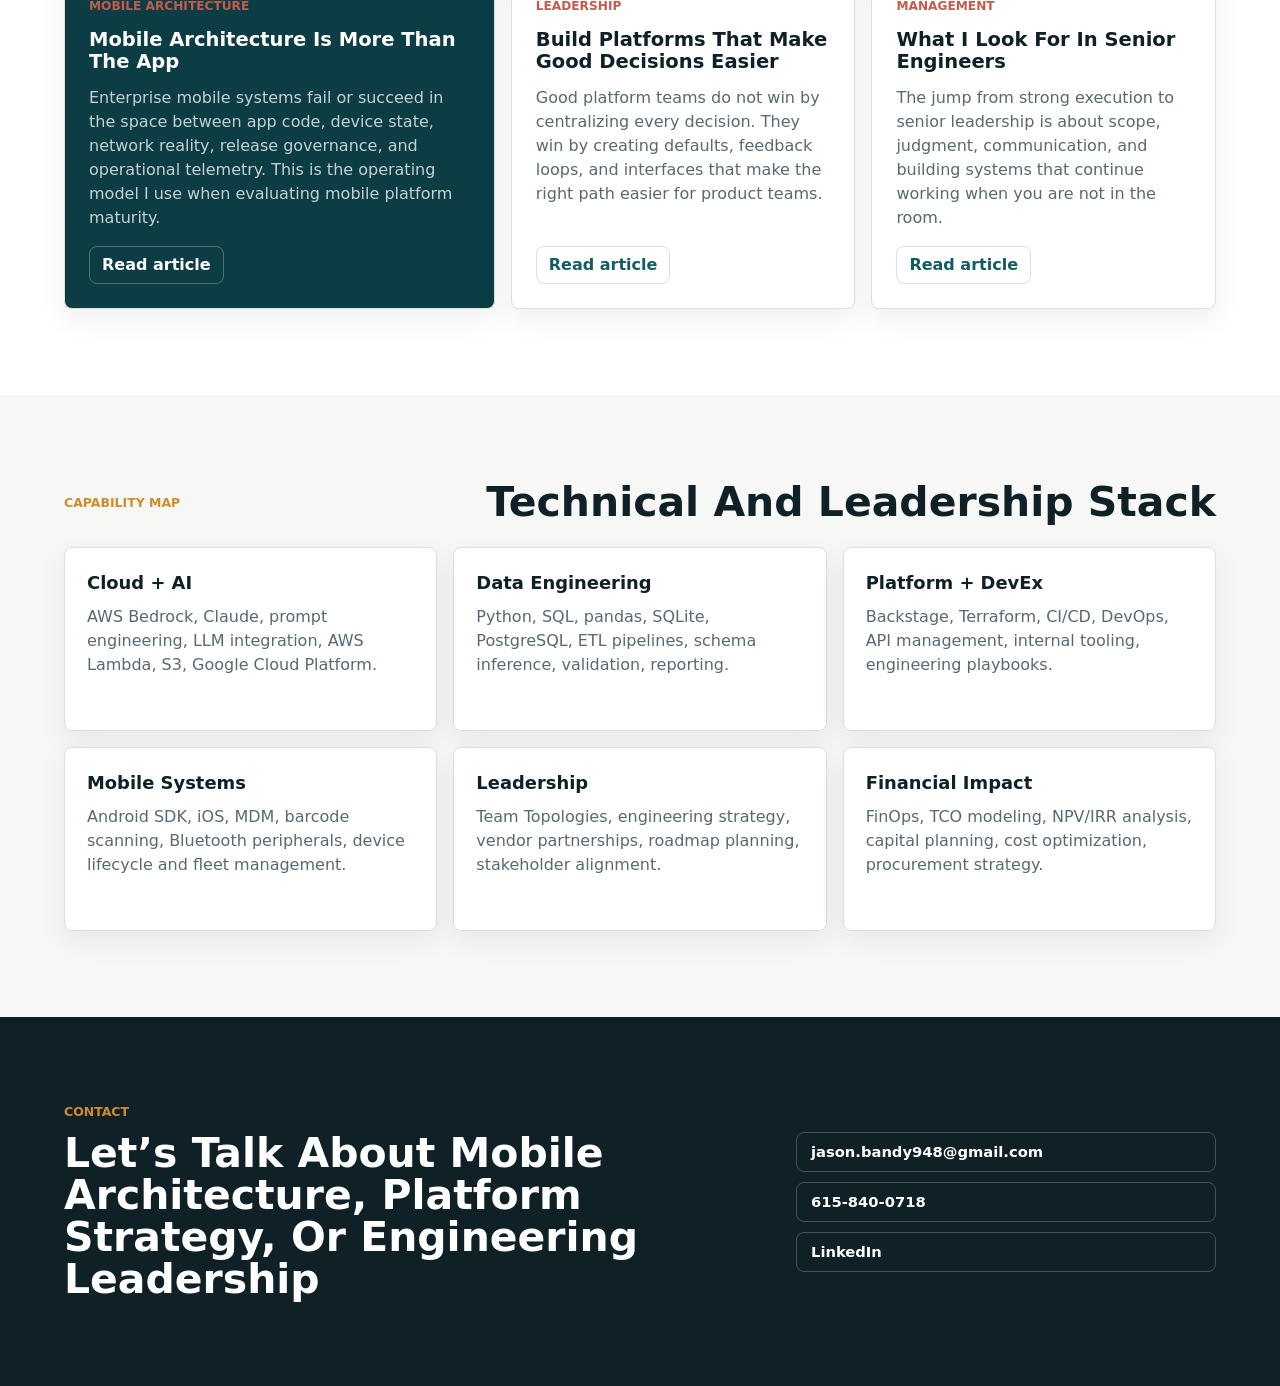
==== commit 9c54a7f9: "Add mobile architecture portfolio content" ====
--- a/index.html
+++ b/index.html
@@ -17,7 +17,10 @@
     </a>
     <nav class="nav-links" aria-label="Primary navigation">
       <a href="#systems">Systems</a>
+      <a href="#mobile-architecture">Mobile</a>
+      <a href="#work-examples">Work</a>
       <a href="#experience">Experience</a>
+      <a href="#writing">Writing</a>
       <a href="#skills">Skills</a>
       <a href="#contact">Contact</a>
     </nav>
@@ -29,9 +32,9 @@
       <img class="hero-image" src="assets/operations-dashboard-hero.png" alt="Abstract command center dashboards for AI, cloud, and mobile device operations">
       <div class="hero-shade"></div>
       <div class="hero-content">
-        <p class="eyebrow">Platform Engineering | AI/ML | Enterprise Mobile Systems</p>
-        <h1 id="page-title">Engineering platforms and operating systems for global-scale operations.</h1>
-        <p class="hero-copy">I build software, teams, and technical strategies that turn complex operational systems into measurable business outcomes across cloud, mobile, AI, and developer platforms.</p>
+        <p class="eyebrow">Mobile Architecture | Platform Engineering | AI/ML</p>
+        <h1 id="page-title">Building mobile platforms for high-scale operational environments.</h1>
+        <p class="hero-copy">I design mobile architectures, device platforms, and engineering organizations that make field-critical software reliable, observable, and easier to evolve.</p>
         <div class="hero-actions">
           <a class="primary-action" href="#systems">View portfolio</a>
           <a class="secondary-action" href="mailto:jason.bandy948@gmail.com">Contact</a>
@@ -40,11 +43,11 @@
       <aside class="status-panel" aria-label="Portfolio highlights">
         <div>
           <span class="status-label">Current focus</span>
-          <strong>Amazon Operations Technology Solutions</strong>
+          <strong>Enterprise mobile architecture and platform leadership</strong>
         </div>
         <div>
           <span class="status-label">Portfolio scale</span>
-          <strong>$250M+ programs | 400K+ devices</strong>
+          <strong>$250M+ programs | 800K+ devices</strong>
         </div>
         <div>
           <span class="status-label">Base</span>
@@ -63,8 +66,8 @@
         <span class="metric-label">Savings delivered</span>
       </article>
       <article>
-        <span class="metric-value">400K+</span>
-        <span class="metric-label">Devices in scope</span>
+        <span class="metric-value">800K+</span>
+        <span class="metric-label">Enterprise mobile devices influenced</span>
       </article>
       <article>
         <span class="metric-value">1,200+</span>
@@ -75,7 +78,7 @@
     <section class="dashboard-section" id="systems">
       <div class="section-heading">
         <p class="eyebrow">Selected Systems</p>
-        <h2>Work That Connects Code To Operations</h2>
+        <h2>Work That Connects Mobile Architecture To Operations</h2>
         <div class="segmented-control" aria-label="Project filter">
           <button type="button" class="segment active" data-filter="all">All</button>
           <button type="button" class="segment" data-filter="ai">AI</button>
@@ -102,7 +105,7 @@
         <article class="project-card" data-category="mobile platform">
           <div class="card-topline">
             <span>Enterprise Mobile</span>
-            <strong>400K+</strong>
+            <strong>800K+</strong>
           </div>
           <h3>Device Fleet Health APIs</h3>
           <p>Production API foundations for battery health monitoring, emergent event detection, capacity degradation, and proactive fleet lifecycle workflows.</p>
@@ -133,12 +136,91 @@
             <strong>166K+</strong>
           </div>
           <h3>Universal Scanner Compatibility</h3>
-          <p>Cross-vendor scanner abstraction design for Android applications across Zebra, Honeywell, and PointMobile device ecosystems.</p>
+          <p>Cross-vendor scanner abstraction design for Android applications across enterprise device ecosystems.</p>
           <ul>
             <li>Designed provider pattern for scanner integrations</li>
             <li>Unblocked ring scanner deployments across regions</li>
             <li>Reduced vendor-specific application logic</li>
           </ul>
+        </article>
+      </div>
+    </section>
+
+    <section class="dashboard-section mobile-architecture-section" id="mobile-architecture">
+      <div class="section-heading">
+        <p class="eyebrow">Mobile Architecture</p>
+        <h2>How I Think About Enterprise Mobile Systems</h2>
+      </div>
+
+      <div class="architecture-layout">
+        <article class="architecture-lead">
+          <h3>Mobile work is architecture work.</h3>
+          <p>Great mobile systems are not only screens and releases. They are offline behavior, device lifecycle, provisioning, observability, peripheral integration, platform guardrails, and the feedback loops that keep software useful in messy real-world environments.</p>
+          <p>I have led mobile strategy from hands-on application architecture through fleet-scale platform governance, including iOS, Android, mobile DevOps, MDM, scanning peripherals, release governance, and operations-facing telemetry.</p>
+        </article>
+
+        <div class="architecture-grid" aria-label="Mobile architecture capabilities">
+          <article>
+            <span>01</span>
+            <h3>App Architecture</h3>
+            <p>Secure auth, offline-aware flows, API integration, analytics instrumentation, mobile release governance, and maintainable patterns for teams shipping field-critical software.</p>
+          </article>
+          <article>
+            <span>02</span>
+            <h3>Device Platforms</h3>
+            <p>Android SDK patterns, MDM, enrollment roles, configuration management, device compatibility, peripheral integration, and lifecycle planning across heterogeneous fleets.</p>
+          </article>
+          <article>
+            <span>03</span>
+            <h3>Mobile DevOps</h3>
+            <p>CI/CD, release automation, test strategy, app store governance, artifact validation, deployment controls, and team standards that reduce release risk.</p>
+          </article>
+          <article>
+            <span>04</span>
+            <h3>Operational Feedback</h3>
+            <p>Fleet health APIs, crash/error visibility, performance indicators, battery and connectivity metrics, dashboards, and diagnostics that connect engineering decisions to user impact.</p>
+          </article>
+        </div>
+      </div>
+    </section>
+
+    <section class="dashboard-section work-section" id="work-examples">
+      <div class="section-heading">
+        <p class="eyebrow">Anonymized Work Examples</p>
+        <h2>Sanitized Case Studies For Hiring Conversations</h2>
+      </div>
+
+      <div class="case-study-grid">
+        <article class="case-study-card">
+          <div class="case-meta">Mobile architecture | Android SDK | Peripheral integration</div>
+          <h3>Cross-Vendor Scanner Abstraction</h3>
+          <p class="case-problem"><strong>Problem:</strong> Multiple device and scanner vendors created app-level coupling, inconsistent scan events, and a support model that did not scale.</p>
+          <p><strong>Approach:</strong> Designed a provider-based abstraction with scanner manager, provider factory, scan listener, normalized scan data, and configuration profiles. The design separated vendor-specific code from application behavior.</p>
+          <p><strong>Outcome:</strong> Reduced vendor lock-in, improved extensibility, and gave application teams one interface for a mixed hardware environment.</p>
+        </article>
+
+        <article class="case-study-card">
+          <div class="case-meta">Fleet reliability | APIs | Observability</div>
+          <h3>Mobile Fleet Health Platform</h3>
+          <p class="case-problem"><strong>Problem:</strong> Device issues were discovered reactively, and leaders lacked consistent visibility into battery health, degraded capacity, emergent events, and warehouse-level inventory.</p>
+          <p><strong>Approach:</strong> Delivered API foundations for health aggregation, event detection, time-series analysis, and unhealthy threshold monitoring across a large global mobile fleet.</p>
+          <p><strong>Outcome:</strong> Created the technical base for proactive maintenance, dashboarding, lifecycle planning, and predictive reliability work.</p>
+        </article>
+
+        <article class="case-study-card">
+          <div class="case-meta">Mobile strategy | Cost optimization | Lifecycle</div>
+          <h3>Heterogeneous Device Strategy</h3>
+          <p class="case-problem"><strong>Problem:</strong> A single-vendor mobile fleet created cost pressure, supply-chain risk, and limited negotiating leverage during major lifecycle events.</p>
+          <p><strong>Approach:</strong> Built function-based device selection, total-cost modeling, certification gates, pilot validation, and multi-vendor sourcing patterns.</p>
+          <p><strong>Outcome:</strong> Supported a global modernization strategy with measurable savings, lower dependency risk, and a repeatable model for future lifecycle programs.</p>
+        </article>
+
+        <article class="case-study-card">
+          <div class="case-meta">Platform engineering | DevEx | Cloud governance</div>
+          <h3>Developer Experience Platform</h3>
+          <p class="case-problem"><strong>Problem:</strong> Engineering teams needed shared standards, cloud patterns, CI/CD templates, and a clearer path to self-service delivery.</p>
+          <p><strong>Approach:</strong> Built platform and enabling-team capabilities around developer portals, infrastructure as code, DevOps playbooks, cloud governance, and FinOps practices.</p>
+          <p><strong>Outcome:</strong> Improved consistency, reduced friction, and gave product teams stronger paved roads for delivery.</p>
         </article>
       </div>
     </section>
@@ -201,6 +283,34 @@
       </aside>
     </section>
 
+    <section class="dashboard-section writing-section" id="writing">
+      <div class="section-heading">
+        <p class="eyebrow">Writing</p>
+        <h2>Software Leadership Notes</h2>
+      </div>
+
+      <div class="blog-grid">
+        <article class="blog-card featured-post">
+          <span class="blog-kicker">Mobile Architecture</span>
+          <h3>Mobile Architecture Is More Than The App</h3>
+          <p>Enterprise mobile systems fail or succeed in the space between app code, device state, network reality, release governance, and operational telemetry. This is the operating model I use when evaluating mobile platform maturity.</p>
+          <a href="blog/mobile-architecture-more-than-the-app.html">Read article</a>
+        </article>
+        <article class="blog-card">
+          <span class="blog-kicker">Leadership</span>
+          <h3>Build Platforms That Make Good Decisions Easier</h3>
+          <p>Good platform teams do not win by centralizing every decision. They win by creating defaults, feedback loops, and interfaces that make the right path easier for product teams.</p>
+          <a href="blog/platforms-make-good-decisions-easier.html">Read article</a>
+        </article>
+        <article class="blog-card">
+          <span class="blog-kicker">Management</span>
+          <h3>What I Look For In Senior Engineers</h3>
+          <p>The jump from strong execution to senior leadership is about scope, judgment, communication, and building systems that continue working when you are not in the room.</p>
+          <a href="blog/what-i-look-for-in-senior-engineers.html">Read article</a>
+        </article>
+      </div>
+    </section>
+
     <section class="dashboard-section" id="skills">
       <div class="section-heading">
         <p class="eyebrow">Capability Map</p>
@@ -238,7 +348,7 @@
     <section class="dashboard-section contact-section" id="contact">
       <div>
         <p class="eyebrow">Contact</p>
-        <h2>Let’s Talk About Platform Strategy, AI Systems, Or Engineering Leadership</h2>
+        <h2>Let’s Talk About Mobile Architecture, Platform Strategy, Or Engineering Leadership</h2>
       </div>
       <div class="contact-actions">
         <a href="mailto:jason.bandy948@gmail.com">jason.bandy948@gmail.com</a>
--- a/styles.css
+++ b/styles.css
@@ -312,7 +312,11 @@
 
 .project-card,
 .skills-board article,
-.impact-panel {
+.impact-panel,
+.architecture-lead,
+.architecture-grid article,
+.case-study-card,
+.blog-card {
   border: 1px solid var(--line);
   border-radius: 8px;
   background: var(--panel);
@@ -363,7 +367,11 @@
 
 .project-card p,
 .skills-board p,
-.timeline p {
+.timeline p,
+.architecture-lead p,
+.architecture-grid p,
+.case-study-card p,
+.blog-card p {
   color: var(--muted);
 }
 
@@ -375,6 +383,186 @@
 
 .project-card li {
   margin-top: 8px;
+}
+
+.mobile-architecture-section {
+  background: #ffffff;
+}
+
+.architecture-layout {
+  display: grid;
+  grid-template-columns: minmax(280px, 0.52fr) minmax(0, 1fr);
+  gap: 18px;
+}
+
+.architecture-lead {
+  padding: 26px;
+  background: var(--ink);
+  color: white;
+}
+
+.architecture-lead h3 {
+  margin-bottom: 12px;
+  font-size: clamp(1.5rem, 3vw, 2.5rem);
+  line-height: 1;
+}
+
+.architecture-lead p {
+  color: rgba(255, 255, 255, 0.78);
+}
+
+.architecture-grid {
+  display: grid;
+  grid-template-columns: repeat(2, minmax(0, 1fr));
+  gap: 16px;
+}
+
+.architecture-grid article {
+  min-height: 220px;
+  padding: 22px;
+}
+
+.architecture-grid span {
+  display: inline-flex;
+  align-items: center;
+  justify-content: center;
+  width: 34px;
+  height: 34px;
+  margin-bottom: 18px;
+  border-radius: 8px;
+  background: #e8eeee;
+  color: var(--teal);
+  font-weight: 850;
+}
+
+.work-section {
+  background: #eef3f1;
+}
+
+.case-study-grid,
+.blog-grid {
+  display: grid;
+  grid-template-columns: repeat(4, minmax(0, 1fr));
+  gap: 16px;
+}
+
+.case-study-card {
+  min-height: 420px;
+  padding: 22px;
+}
+
+.case-meta,
+.blog-kicker {
+  display: block;
+  margin-bottom: 14px;
+  color: var(--coral);
+  font-size: 0.76rem;
+  font-weight: 850;
+  text-transform: uppercase;
+}
+
+.case-study-card h3,
+.blog-card h3 {
+  margin-bottom: 12px;
+  font-size: 1.22rem;
+  line-height: 1.15;
+}
+
+.case-problem {
+  padding-top: 14px;
+  border-top: 1px solid var(--line);
+}
+
+.writing-section {
+  background: #ffffff;
+}
+
+.blog-grid {
+  grid-template-columns: 1.25fr 1fr 1fr;
+}
+
+.blog-card {
+  display: flex;
+  flex-direction: column;
+  min-height: 270px;
+  padding: 24px;
+}
+
+.featured-post {
+  background: var(--teal-dark);
+  color: white;
+}
+
+.featured-post p {
+  color: rgba(255, 255, 255, 0.76);
+}
+
+.blog-card a {
+  align-self: flex-start;
+  margin-top: auto;
+  min-height: 38px;
+  display: inline-flex;
+  align-items: center;
+  padding: 0 12px;
+  border: 1px solid var(--line);
+  border-radius: 8px;
+  color: var(--teal);
+  font-weight: 850;
+}
+
+.featured-post a {
+  border-color: rgba(255, 255, 255, 0.26);
+  color: white;
+}
+
+.article-page {
+  padding: clamp(34px, 6vw, 76px) clamp(20px, 5vw, 72px);
+}
+
+.article-shell {
+  max-width: 840px;
+  margin: 0 auto;
+  padding: clamp(28px, 5vw, 56px);
+  border: 1px solid var(--line);
+  border-radius: 8px;
+  background: white;
+  box-shadow: var(--shadow);
+}
+
+.article-shell h1 {
+  max-width: 780px;
+  color: var(--ink);
+  font-size: clamp(2.1rem, 5vw, 4.1rem);
+}
+
+.article-shell h2 {
+  margin-top: 34px;
+  margin-bottom: 10px;
+  color: var(--teal);
+  font-size: clamp(1.25rem, 2.2vw, 1.8rem);
+}
+
+.article-shell p,
+.article-shell li {
+  color: #30434b;
+  font-size: 1.04rem;
+}
+
+.article-shell li {
+  margin-bottom: 10px;
+}
+
+.article-dek {
+  margin-bottom: 28px;
+  color: var(--muted);
+  font-size: 1.18rem;
+}
+
+.back-link {
+  display: inline-flex;
+  margin-bottom: 24px;
+  color: var(--teal);
+  font-weight: 850;
 }
 
 .split-layout {
@@ -477,7 +665,9 @@
 
 @media (max-width: 1050px) {
   .project-grid,
-  .skills-board {
+  .skills-board,
+  .case-study-grid,
+  .blog-grid {
     grid-template-columns: repeat(2, minmax(0, 1fr));
   }
 
@@ -487,7 +677,8 @@
 
   .hero,
   .split-layout,
-  .contact-section {
+  .contact-section,
+  .architecture-layout {
     grid-template-columns: 1fr;
   }
 
@@ -535,7 +726,10 @@
 
   .project-grid,
   .skills-board,
-  .metrics-band {
+  .metrics-band,
+  .architecture-grid,
+  .case-study-grid,
+  .blog-grid {
     grid-template-columns: 1fr;
   }
 
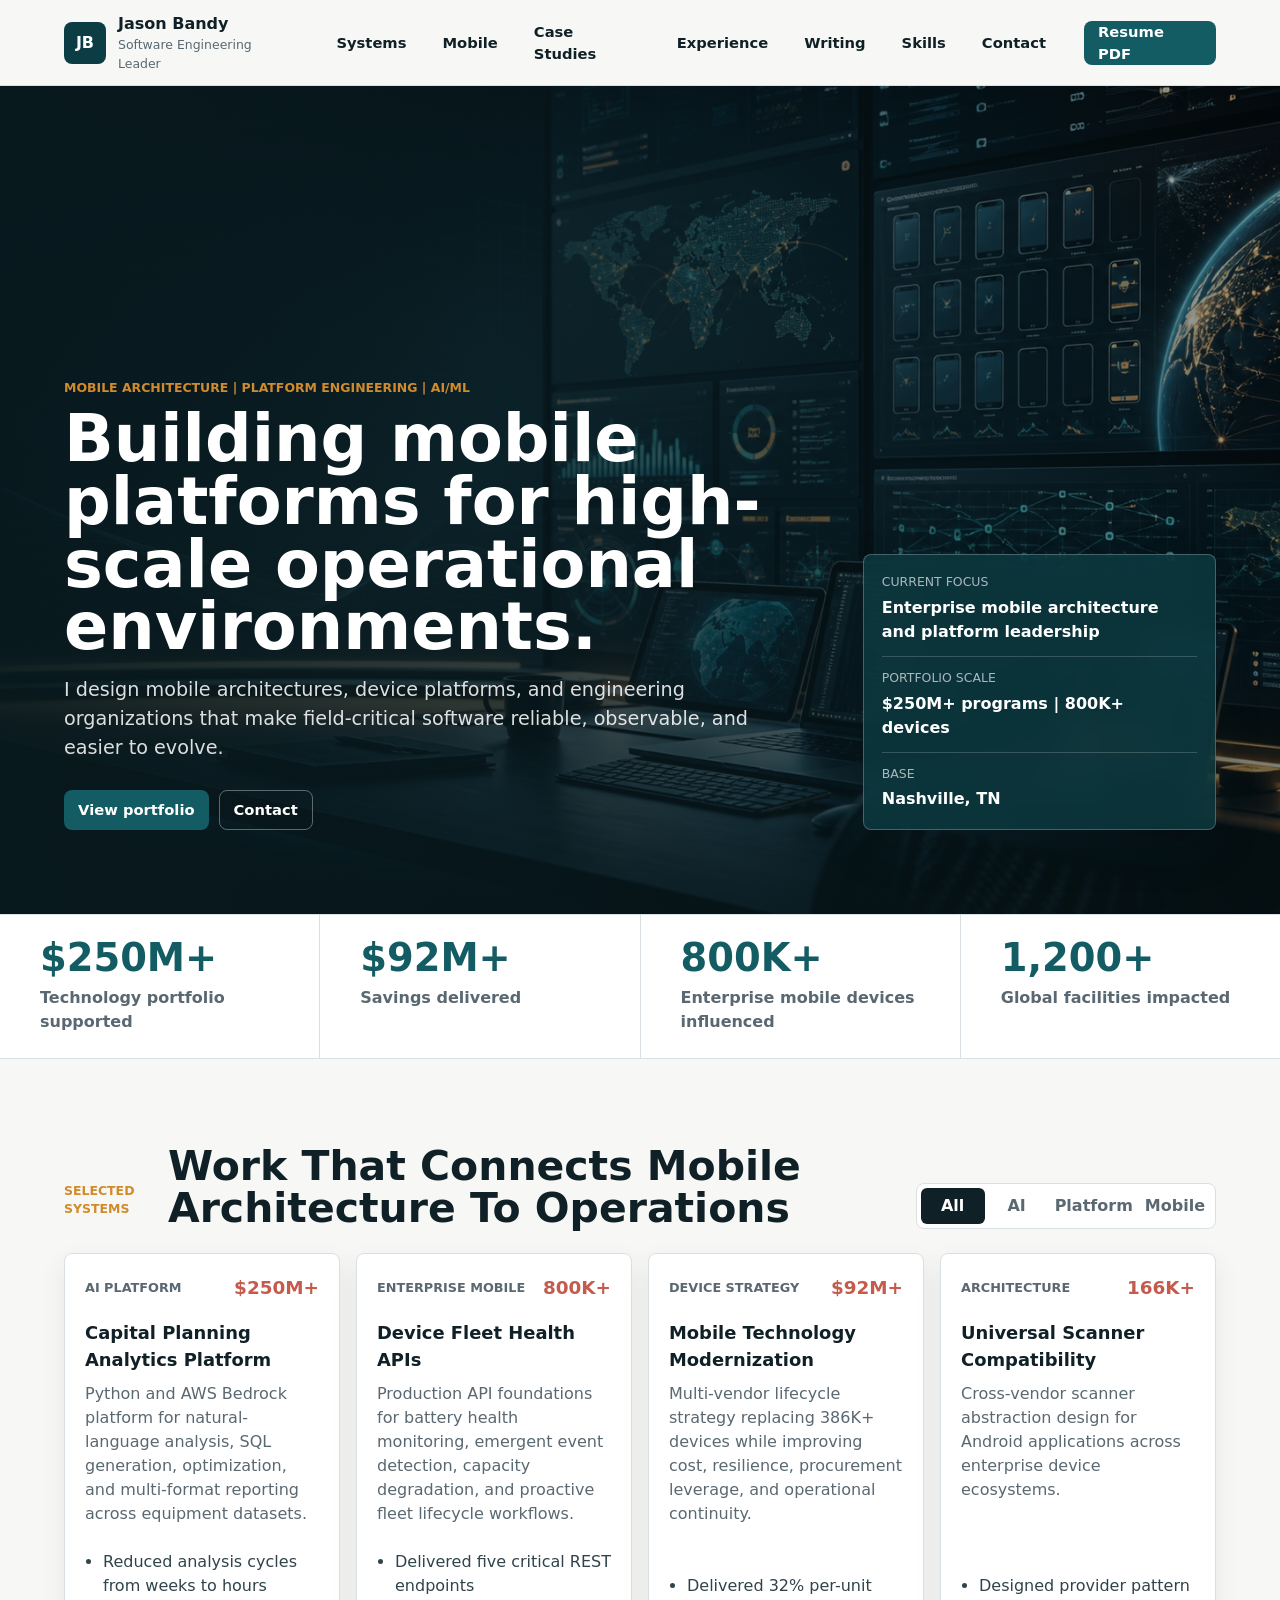
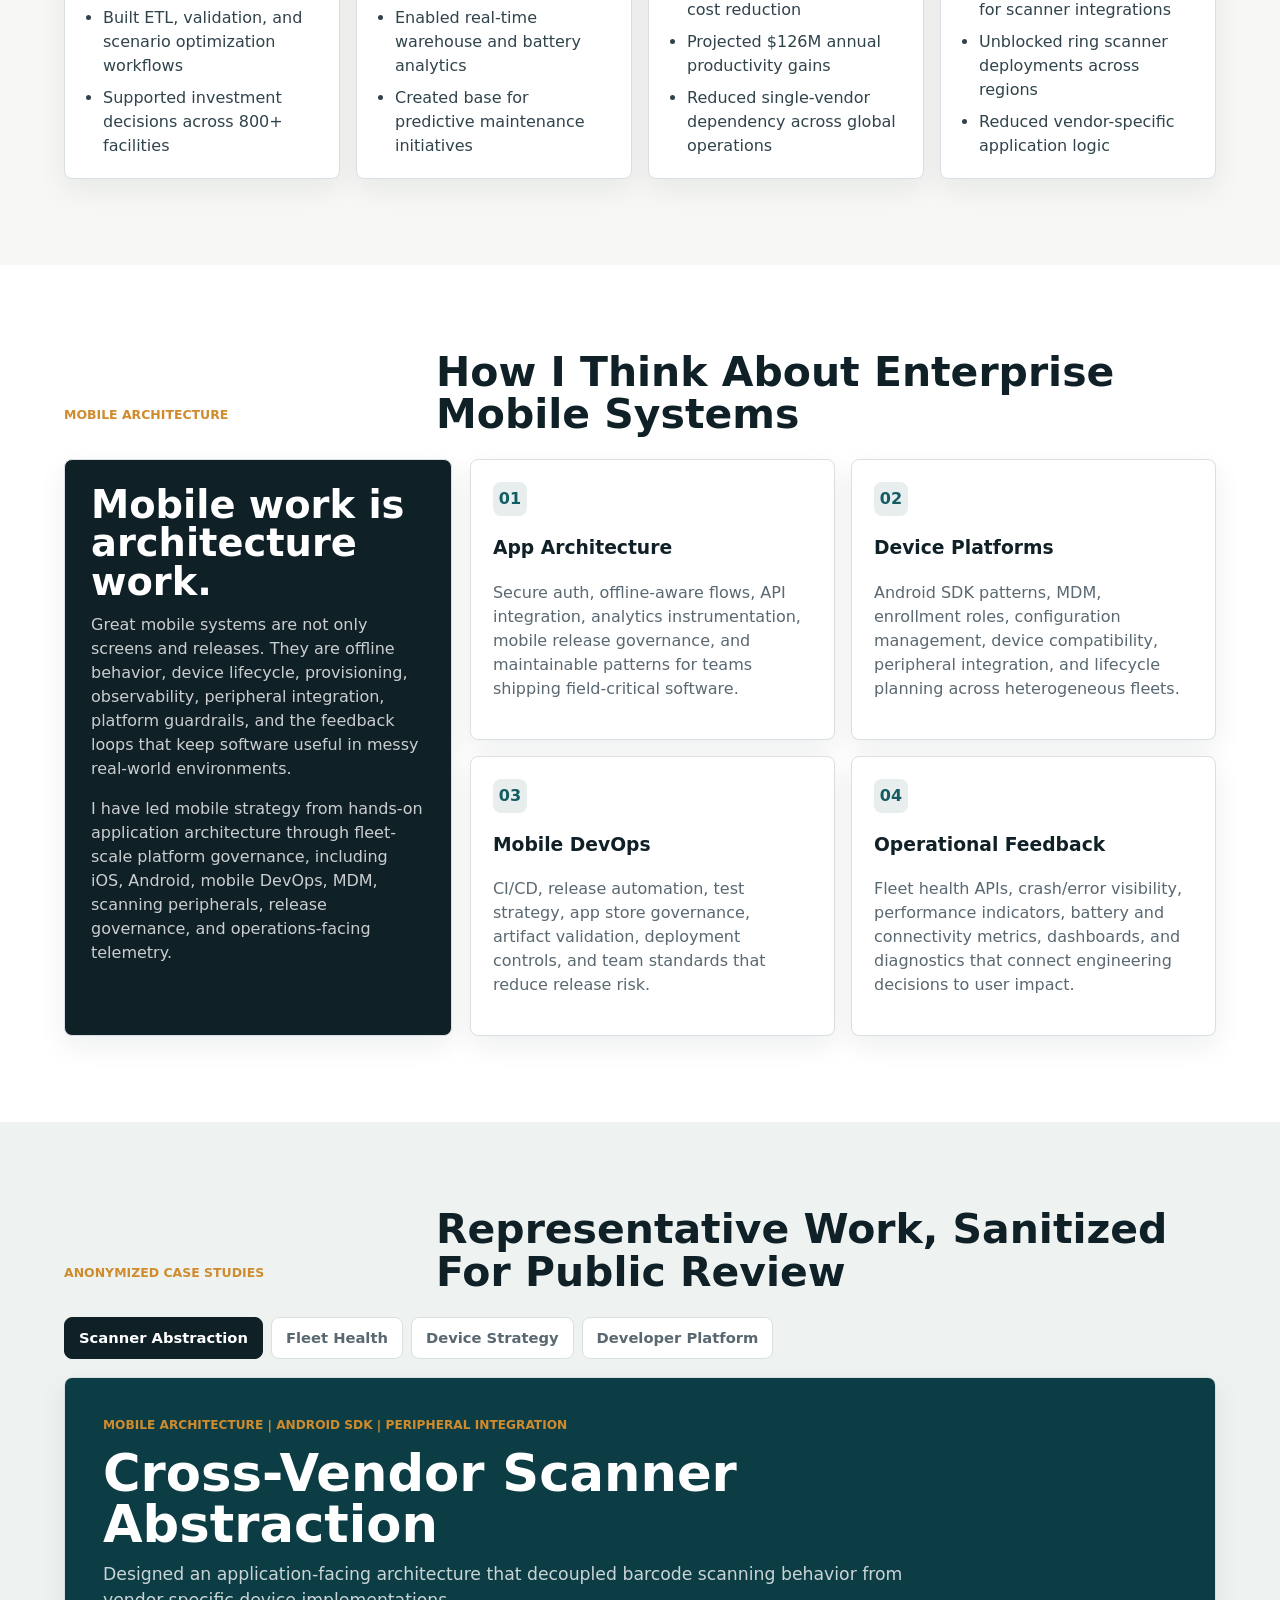
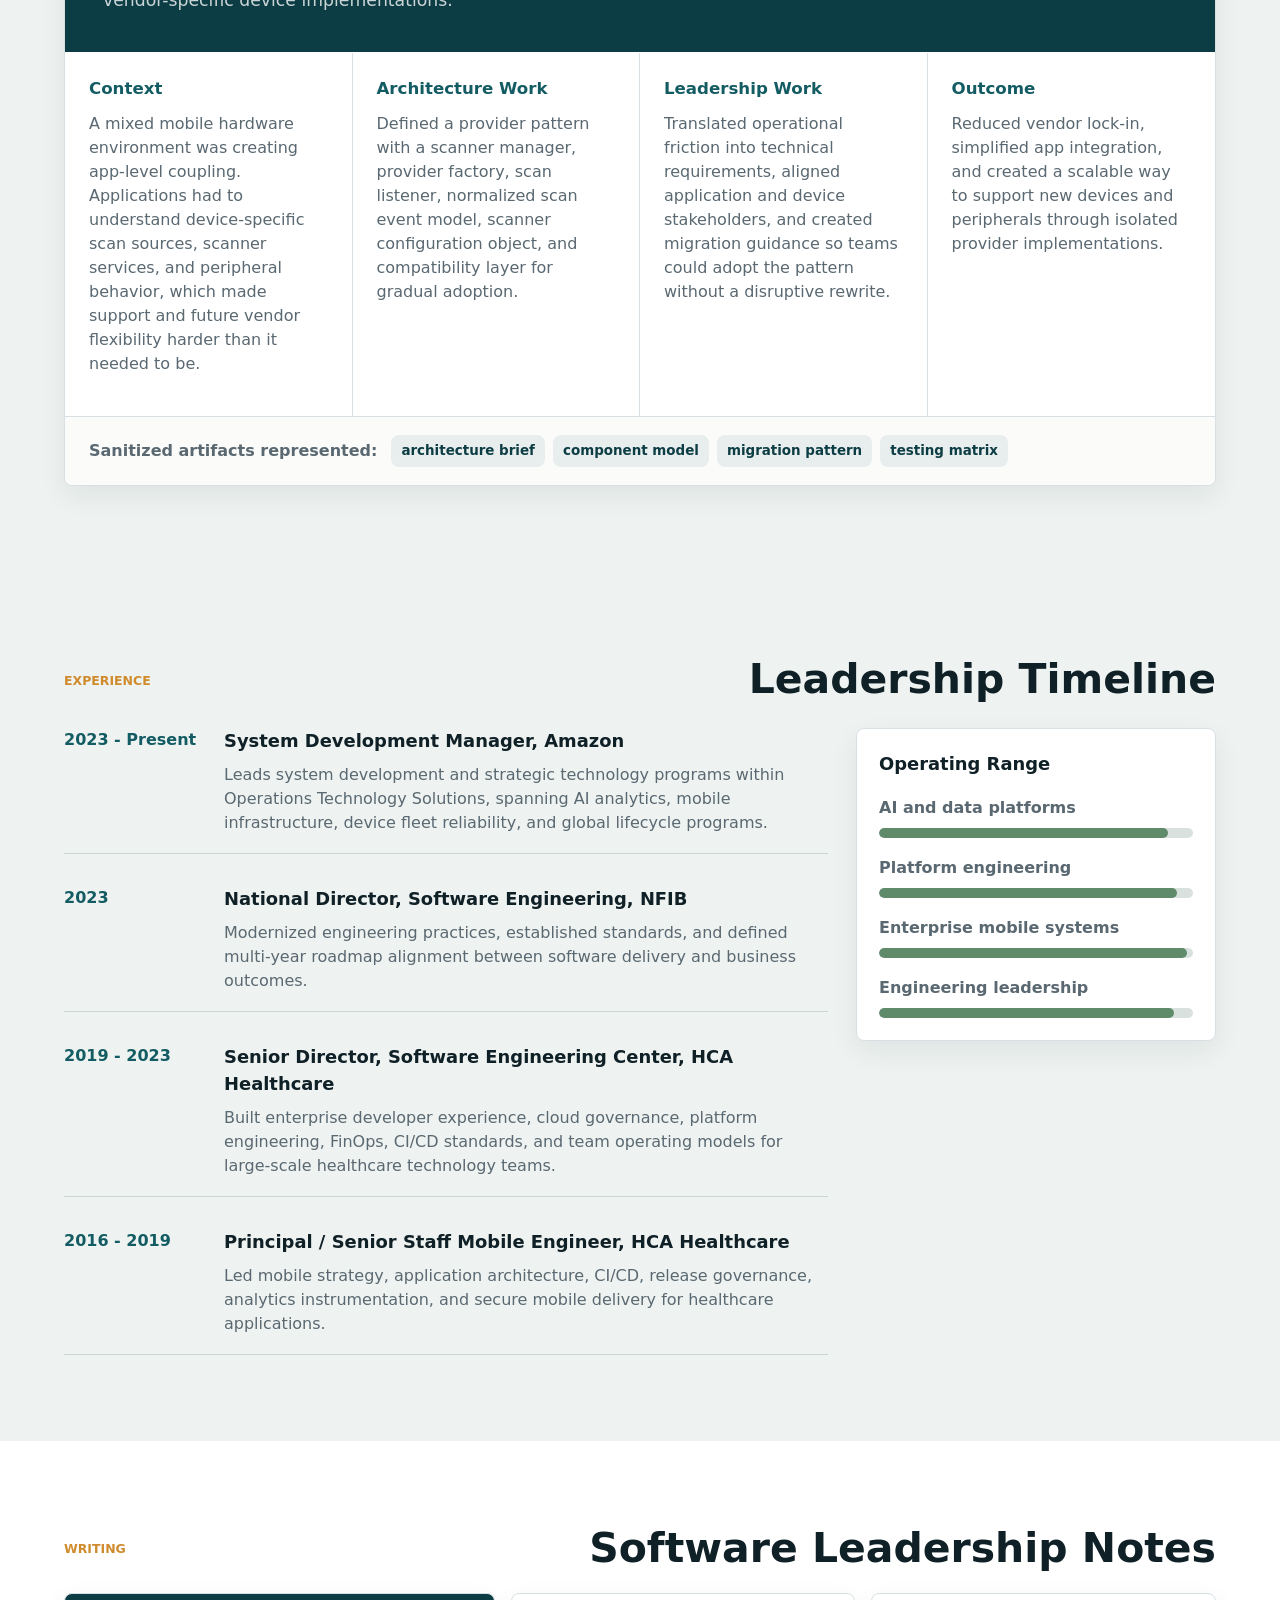
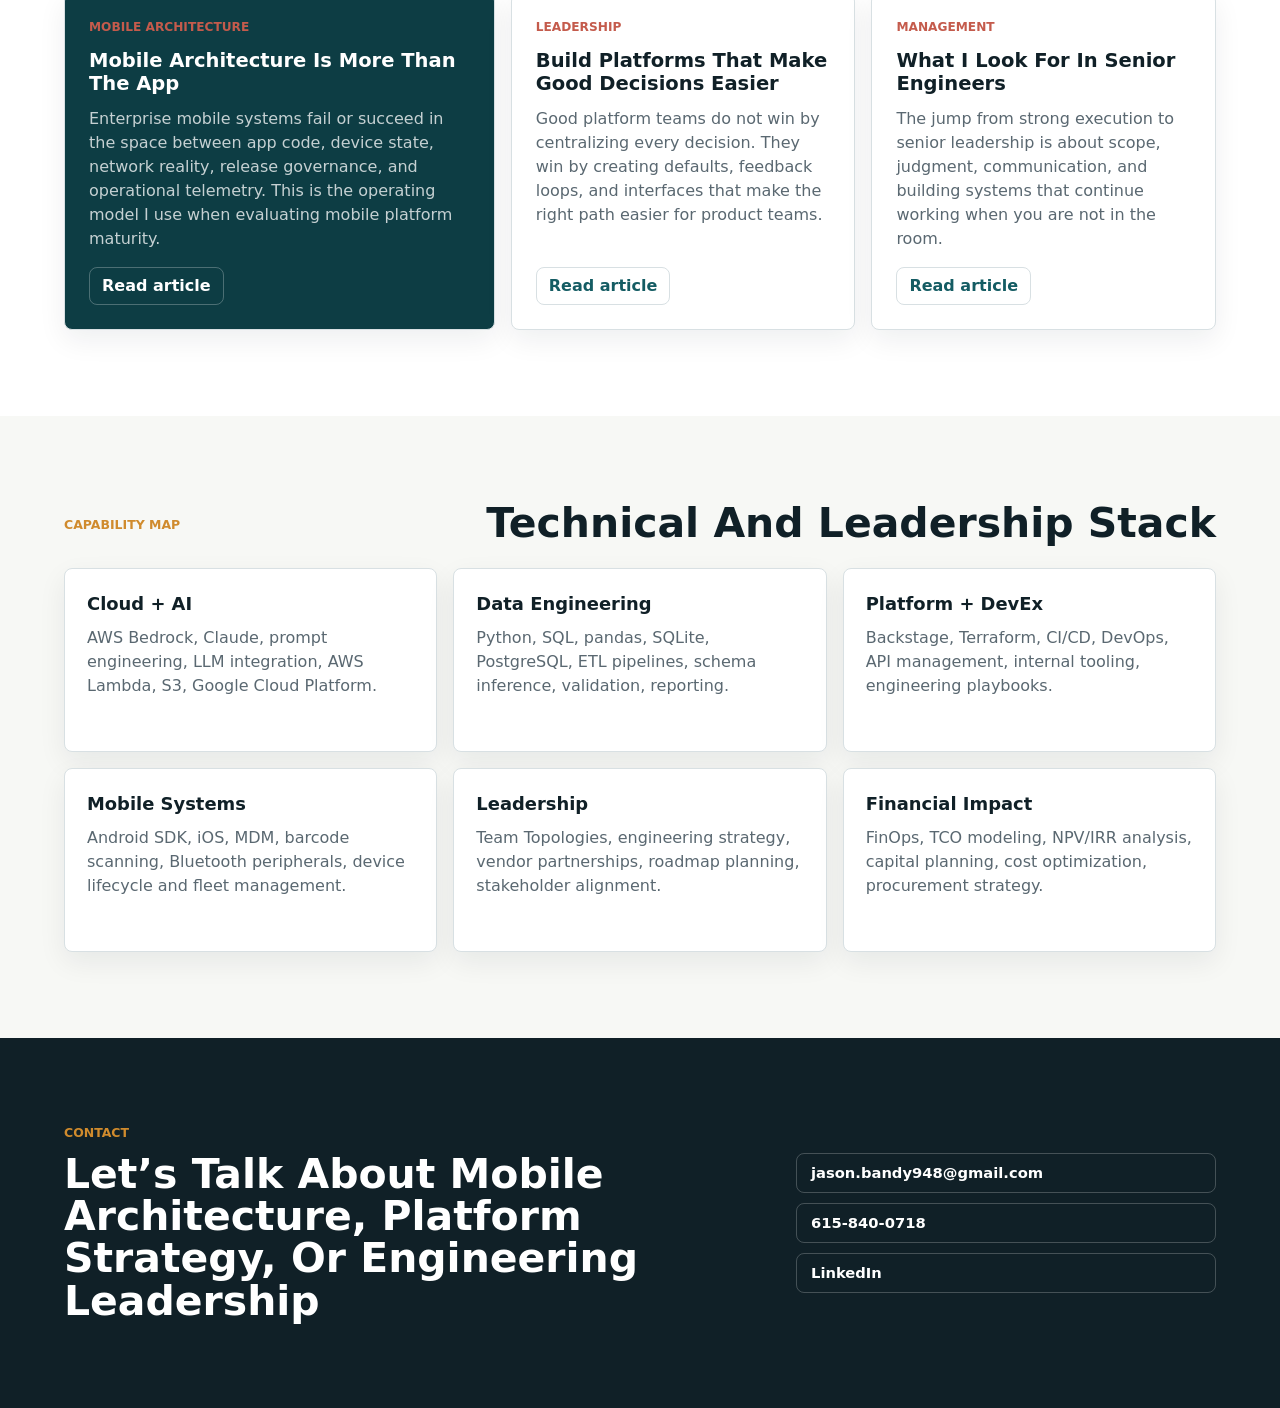
==== commit 36f1b943: "Add tabbed case studies section" ====
--- a/index.html
+++ b/index.html
@@ -18,7 +18,7 @@
     <nav class="nav-links" aria-label="Primary navigation">
       <a href="#systems">Systems</a>
       <a href="#mobile-architecture">Mobile</a>
-      <a href="#work-examples">Work</a>
+      <a href="#case-studies">Case Studies</a>
       <a href="#experience">Experience</a>
       <a href="#writing">Writing</a>
       <a href="#skills">Skills</a>
@@ -184,43 +184,150 @@
       </div>
     </section>
 
-    <section class="dashboard-section work-section" id="work-examples">
-      <div class="section-heading">
-        <p class="eyebrow">Anonymized Work Examples</p>
-        <h2>Sanitized Case Studies For Hiring Conversations</h2>
-      </div>
-
-      <div class="case-study-grid">
-        <article class="case-study-card">
-          <div class="case-meta">Mobile architecture | Android SDK | Peripheral integration</div>
-          <h3>Cross-Vendor Scanner Abstraction</h3>
-          <p class="case-problem"><strong>Problem:</strong> Multiple device and scanner vendors created app-level coupling, inconsistent scan events, and a support model that did not scale.</p>
-          <p><strong>Approach:</strong> Designed a provider-based abstraction with scanner manager, provider factory, scan listener, normalized scan data, and configuration profiles. The design separated vendor-specific code from application behavior.</p>
-          <p><strong>Outcome:</strong> Reduced vendor lock-in, improved extensibility, and gave application teams one interface for a mixed hardware environment.</p>
-        </article>
-
-        <article class="case-study-card">
-          <div class="case-meta">Fleet reliability | APIs | Observability</div>
-          <h3>Mobile Fleet Health Platform</h3>
-          <p class="case-problem"><strong>Problem:</strong> Device issues were discovered reactively, and leaders lacked consistent visibility into battery health, degraded capacity, emergent events, and warehouse-level inventory.</p>
-          <p><strong>Approach:</strong> Delivered API foundations for health aggregation, event detection, time-series analysis, and unhealthy threshold monitoring across a large global mobile fleet.</p>
-          <p><strong>Outcome:</strong> Created the technical base for proactive maintenance, dashboarding, lifecycle planning, and predictive reliability work.</p>
-        </article>
-
-        <article class="case-study-card">
-          <div class="case-meta">Mobile strategy | Cost optimization | Lifecycle</div>
-          <h3>Heterogeneous Device Strategy</h3>
-          <p class="case-problem"><strong>Problem:</strong> A single-vendor mobile fleet created cost pressure, supply-chain risk, and limited negotiating leverage during major lifecycle events.</p>
-          <p><strong>Approach:</strong> Built function-based device selection, total-cost modeling, certification gates, pilot validation, and multi-vendor sourcing patterns.</p>
-          <p><strong>Outcome:</strong> Supported a global modernization strategy with measurable savings, lower dependency risk, and a repeatable model for future lifecycle programs.</p>
-        </article>
-
-        <article class="case-study-card">
-          <div class="case-meta">Platform engineering | DevEx | Cloud governance</div>
-          <h3>Developer Experience Platform</h3>
-          <p class="case-problem"><strong>Problem:</strong> Engineering teams needed shared standards, cloud patterns, CI/CD templates, and a clearer path to self-service delivery.</p>
-          <p><strong>Approach:</strong> Built platform and enabling-team capabilities around developer portals, infrastructure as code, DevOps playbooks, cloud governance, and FinOps practices.</p>
-          <p><strong>Outcome:</strong> Improved consistency, reduced friction, and gave product teams stronger paved roads for delivery.</p>
+    <section class="dashboard-section work-section" id="case-studies">
+      <div class="section-heading">
+        <p class="eyebrow">Anonymized Case Studies</p>
+        <h2>Representative Work, Sanitized For Public Review</h2>
+      </div>
+
+      <div class="case-tabs" aria-label="Case study selector">
+        <button type="button" class="case-tab active" data-case="scanner">Scanner Abstraction</button>
+        <button type="button" class="case-tab" data-case="fleet">Fleet Health</button>
+        <button type="button" class="case-tab" data-case="strategy">Device Strategy</button>
+        <button type="button" class="case-tab" data-case="devex">Developer Platform</button>
+      </div>
+
+      <div class="case-study-stage">
+        <article class="case-study-panel active" data-case-panel="scanner">
+          <div class="case-panel-header">
+            <span class="case-meta">Mobile architecture | Android SDK | Peripheral integration</span>
+            <h3>Cross-Vendor Scanner Abstraction</h3>
+            <p>Designed an application-facing architecture that decoupled barcode scanning behavior from vendor-specific device implementations.</p>
+          </div>
+          <div class="case-panel-grid">
+            <div>
+              <h4>Context</h4>
+              <p>A mixed mobile hardware environment was creating app-level coupling. Applications had to understand device-specific scan sources, scanner services, and peripheral behavior, which made support and future vendor flexibility harder than it needed to be.</p>
+            </div>
+            <div>
+              <h4>Architecture Work</h4>
+              <p>Defined a provider pattern with a scanner manager, provider factory, scan listener, normalized scan event model, scanner configuration object, and compatibility layer for gradual adoption.</p>
+            </div>
+            <div>
+              <h4>Leadership Work</h4>
+              <p>Translated operational friction into technical requirements, aligned application and device stakeholders, and created migration guidance so teams could adopt the pattern without a disruptive rewrite.</p>
+            </div>
+            <div>
+              <h4>Outcome</h4>
+              <p>Reduced vendor lock-in, simplified app integration, and created a scalable way to support new devices and peripherals through isolated provider implementations.</p>
+            </div>
+          </div>
+          <div class="case-artifacts">
+            <span>Sanitized artifacts represented:</span>
+            <strong>architecture brief</strong>
+            <strong>component model</strong>
+            <strong>migration pattern</strong>
+            <strong>testing matrix</strong>
+          </div>
+        </article>
+
+        <article class="case-study-panel" data-case-panel="fleet">
+          <div class="case-panel-header">
+            <span class="case-meta">Fleet reliability | APIs | Observability</span>
+            <h3>Mobile Fleet Health Platform</h3>
+            <p>Built API foundations and monitoring concepts for proactive health management across a large global enterprise mobile fleet.</p>
+          </div>
+          <div class="case-panel-grid">
+            <div>
+              <h4>Context</h4>
+              <p>Device reliability work was too reactive. Leaders and operators needed better visibility into battery health, degraded capacity, emergent safety events, inventory by location, and unhealthy thresholds.</p>
+            </div>
+            <div>
+              <h4>Architecture Work</h4>
+              <p>Delivered API patterns for location-level aggregation, inventory views, threshold monitoring, event detection, and time-series analysis suitable for dashboards and automation workflows.</p>
+            </div>
+            <div>
+              <h4>Leadership Work</h4>
+              <p>Framed fleet health as an operational system rather than a reporting project, connecting engineering telemetry to proactive maintenance, support efficiency, and lifecycle planning.</p>
+            </div>
+            <div>
+              <h4>Outcome</h4>
+              <p>Created a foundation for predictive maintenance, reduced manual investigation, and helped teams reason about device reliability with fresher and more actionable data.</p>
+            </div>
+          </div>
+          <div class="case-artifacts">
+            <span>Sanitized artifacts represented:</span>
+            <strong>API capability map</strong>
+            <strong>metrics framework</strong>
+            <strong>dashboard plan</strong>
+            <strong>operational roadmap</strong>
+          </div>
+        </article>
+
+        <article class="case-study-panel" data-case-panel="strategy">
+          <div class="case-panel-header">
+            <span class="case-meta">Mobile strategy | Cost optimization | Lifecycle</span>
+            <h3>Heterogeneous Device Strategy</h3>
+            <p>Led a mobile fleet modernization strategy that connected architecture, lifecycle risk, procurement flexibility, and operational continuity.</p>
+          </div>
+          <div class="case-panel-grid">
+            <div>
+              <h4>Context</h4>
+              <p>A large mobile estate had cost pressure, lifecycle deadlines, and dependency risk from a narrow hardware strategy. Device choices needed to match work patterns, not just replace old models one-for-one.</p>
+            </div>
+            <div>
+              <h4>Architecture Work</h4>
+              <p>Developed function-based device selection, compatibility gates, pilot validation, total-cost modeling, and phased rollout criteria to support a heterogeneous fleet.</p>
+            </div>
+            <div>
+              <h4>Leadership Work</h4>
+              <p>Aligned operations, finance, procurement, safety, and engineering stakeholders around a decision model that balanced capability, cost, reliability, and rollout risk.</p>
+            </div>
+            <div>
+              <h4>Outcome</h4>
+              <p>Supported meaningful cost savings, reduced single-vendor dependency, and established a repeatable lifecycle model for future mobile technology programs.</p>
+            </div>
+          </div>
+          <div class="case-artifacts">
+            <span>Sanitized artifacts represented:</span>
+            <strong>decision framework</strong>
+            <strong>TCO model</strong>
+            <strong>certification gates</strong>
+            <strong>rollout plan</strong>
+          </div>
+        </article>
+
+        <article class="case-study-panel" data-case-panel="devex">
+          <div class="case-panel-header">
+            <span class="case-meta">Platform engineering | DevEx | Cloud governance</span>
+            <h3>Developer Experience Platform</h3>
+            <p>Built platform engineering capabilities that gave product teams clearer standards, reusable delivery patterns, and better self-service paths.</p>
+          </div>
+          <div class="case-panel-grid">
+            <div>
+              <h4>Context</h4>
+              <p>Engineering teams needed consistent cloud patterns, CI/CD templates, platform documentation, DevOps practices, and clearer operating models for delivery at enterprise scale.</p>
+            </div>
+            <div>
+              <h4>Architecture Work</h4>
+              <p>Established developer portal strategy, infrastructure-as-code standards, cloud governance, DevOps playbooks, secure development patterns, and platform-team interfaces.</p>
+            </div>
+            <div>
+              <h4>Leadership Work</h4>
+              <p>Used team design and enablement practices to shift platform work from ad hoc support toward reusable services, paved roads, and clearer ownership boundaries.</p>
+            </div>
+            <div>
+              <h4>Outcome</h4>
+              <p>Improved engineering consistency, lowered delivery friction, and helped teams move faster while preserving operational, security, and financial guardrails.</p>
+            </div>
+          </div>
+          <div class="case-artifacts">
+            <span>Sanitized artifacts represented:</span>
+            <strong>platform roadmap</strong>
+            <strong>playbook model</strong>
+            <strong>team topology</strong>
+            <strong>governance patterns</strong>
+          </div>
         </article>
       </div>
     </section>
--- a/styles.css
+++ b/styles.css
@@ -316,7 +316,8 @@
 .architecture-lead,
 .architecture-grid article,
 .case-study-card,
-.blog-card {
+.blog-card,
+.case-study-panel {
   border: 1px solid var(--line);
   border-radius: 8px;
   background: var(--panel);
@@ -371,7 +372,8 @@
 .architecture-lead p,
 .architecture-grid p,
 .case-study-card p,
-.blog-card p {
+.blog-card p,
+.case-study-panel p {
   color: var(--muted);
 }
 
@@ -437,6 +439,120 @@
 
 .work-section {
   background: #eef3f1;
+}
+
+.case-tabs {
+  display: flex;
+  gap: 8px;
+  margin-bottom: 16px;
+  overflow-x: auto;
+  padding-bottom: 2px;
+}
+
+.case-tab {
+  min-height: 42px;
+  flex: 0 0 auto;
+  padding: 0 14px;
+  border: 1px solid var(--line);
+  border-radius: 8px;
+  background: white;
+  color: var(--muted);
+  font: inherit;
+  font-size: 0.92rem;
+  font-weight: 850;
+  cursor: pointer;
+}
+
+.case-tab.active {
+  border-color: var(--ink);
+  background: var(--ink);
+  color: white;
+}
+
+.case-study-stage {
+  min-height: 620px;
+}
+
+.case-study-panel {
+  display: none;
+  overflow: hidden;
+}
+
+.case-study-panel.active {
+  display: block;
+}
+
+.case-panel-header {
+  padding: clamp(22px, 4vw, 38px);
+  background: var(--teal-dark);
+  color: white;
+}
+
+.case-panel-header .case-meta {
+  color: var(--amber);
+}
+
+.case-panel-header h3 {
+  max-width: 860px;
+  margin-bottom: 12px;
+  font-size: clamp(1.8rem, 4vw, 3.25rem);
+  line-height: 1;
+}
+
+.case-panel-header p {
+  max-width: 860px;
+  margin-bottom: 0;
+  color: rgba(255, 255, 255, 0.78);
+  font-size: 1.08rem;
+}
+
+.case-panel-grid {
+  display: grid;
+  grid-template-columns: repeat(4, minmax(0, 1fr));
+  border-top: 1px solid rgba(255, 255, 255, 0.14);
+}
+
+.case-panel-grid div {
+  min-height: 280px;
+  padding: 24px;
+  border-right: 1px solid var(--line);
+}
+
+.case-panel-grid div:last-child {
+  border-right: 0;
+}
+
+.case-panel-grid h4 {
+  margin: 0 0 10px;
+  color: var(--teal);
+  font-size: 1.04rem;
+}
+
+.case-artifacts {
+  display: flex;
+  flex-wrap: wrap;
+  gap: 8px;
+  align-items: center;
+  padding: 18px 24px;
+  border-top: 1px solid var(--line);
+  background: #fbfcfa;
+}
+
+.case-artifacts span {
+  margin-right: 6px;
+  color: var(--muted);
+  font-weight: 800;
+}
+
+.case-artifacts strong {
+  min-height: 32px;
+  display: inline-flex;
+  align-items: center;
+  padding: 0 10px;
+  border-radius: 8px;
+  background: #e8eeee;
+  color: var(--teal-dark);
+  font-size: 0.84rem;
 }
 
 .case-study-grid,
@@ -667,8 +783,13 @@
   .project-grid,
   .skills-board,
   .case-study-grid,
-  .blog-grid {
+  .blog-grid,
+  .case-panel-grid {
     grid-template-columns: repeat(2, minmax(0, 1fr));
+  }
+
+  .case-panel-grid div:nth-child(2) {
+    border-right: 0;
   }
 
   .metrics-band {
@@ -729,8 +850,23 @@
   .metrics-band,
   .architecture-grid,
   .case-study-grid,
-  .blog-grid {
+  .blog-grid,
+  .case-panel-grid {
     grid-template-columns: 1fr;
+  }
+
+  .case-study-stage {
+    min-height: 0;
+  }
+
+  .case-panel-grid div {
+    min-height: auto;
+    border-right: 0;
+    border-bottom: 1px solid var(--line);
+  }
+
+  .case-panel-grid div:last-child {
+    border-bottom: 0;
   }
 
   .timeline-item {
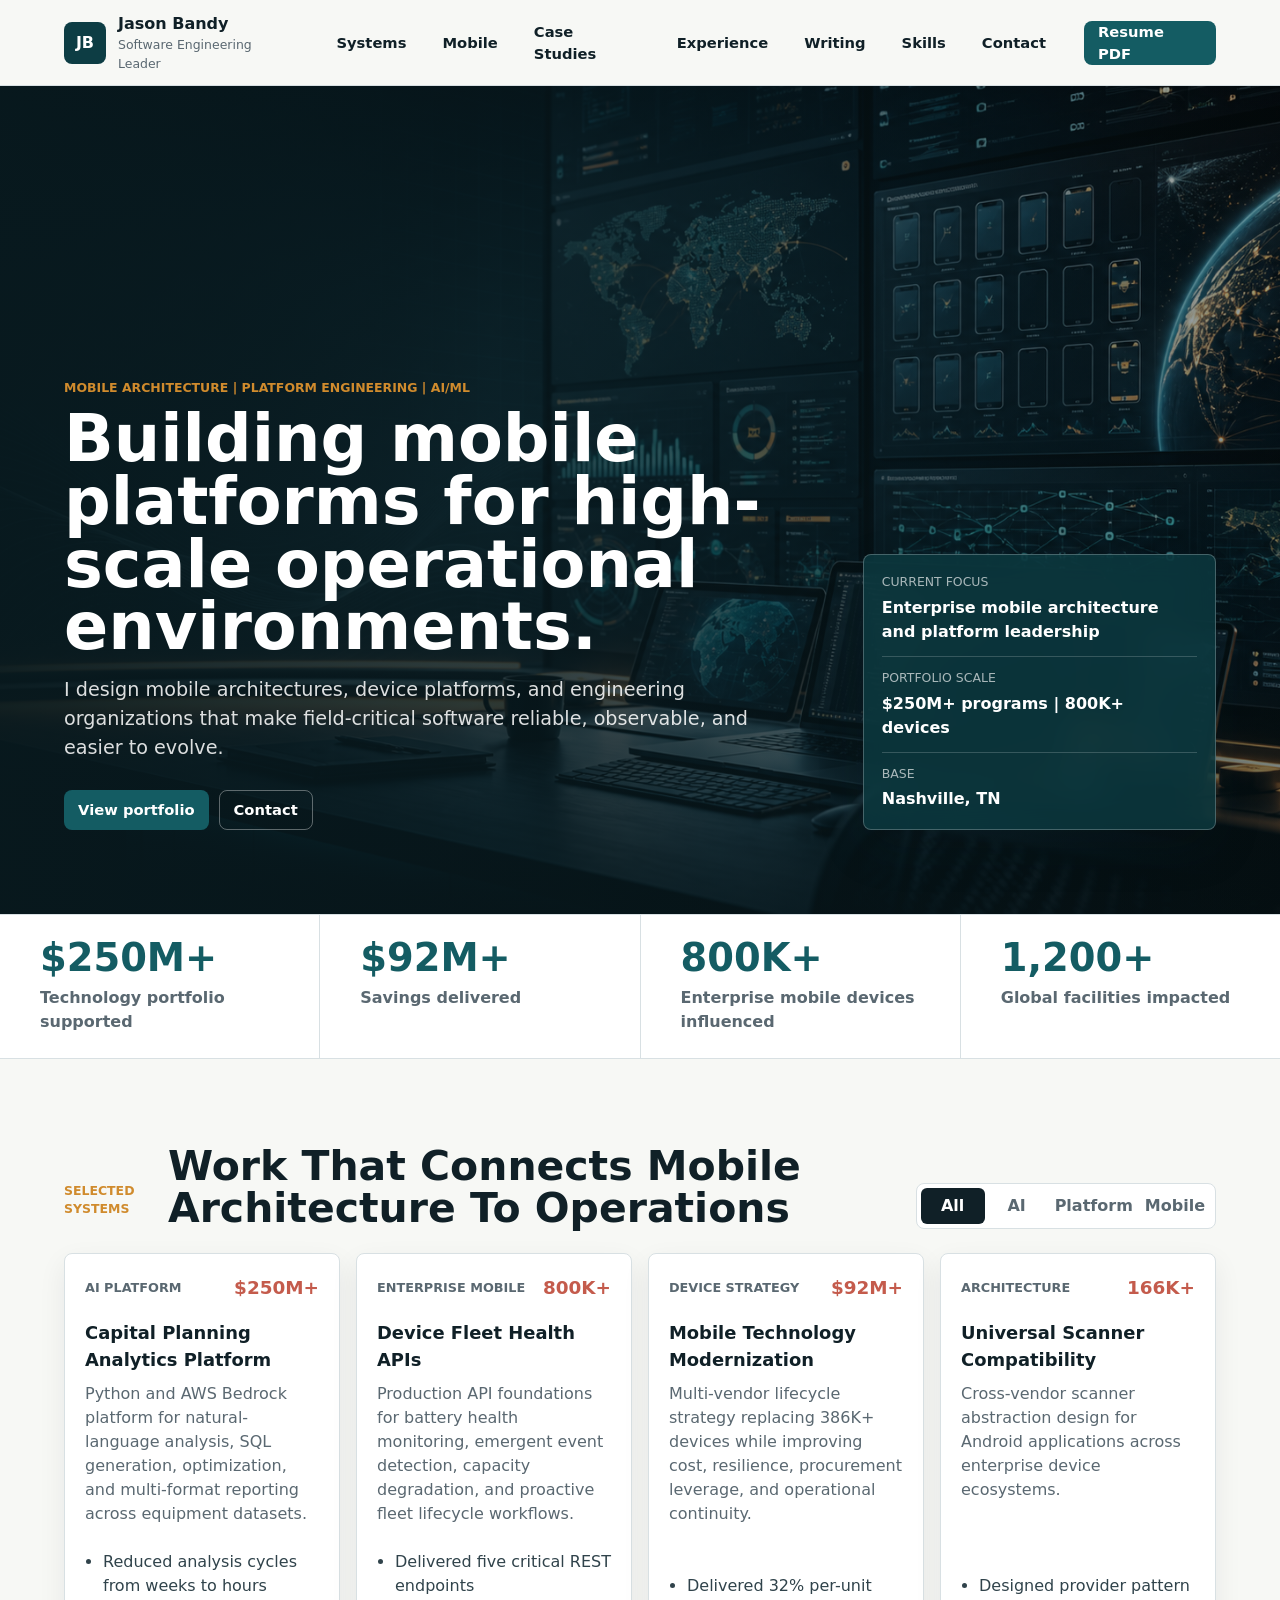
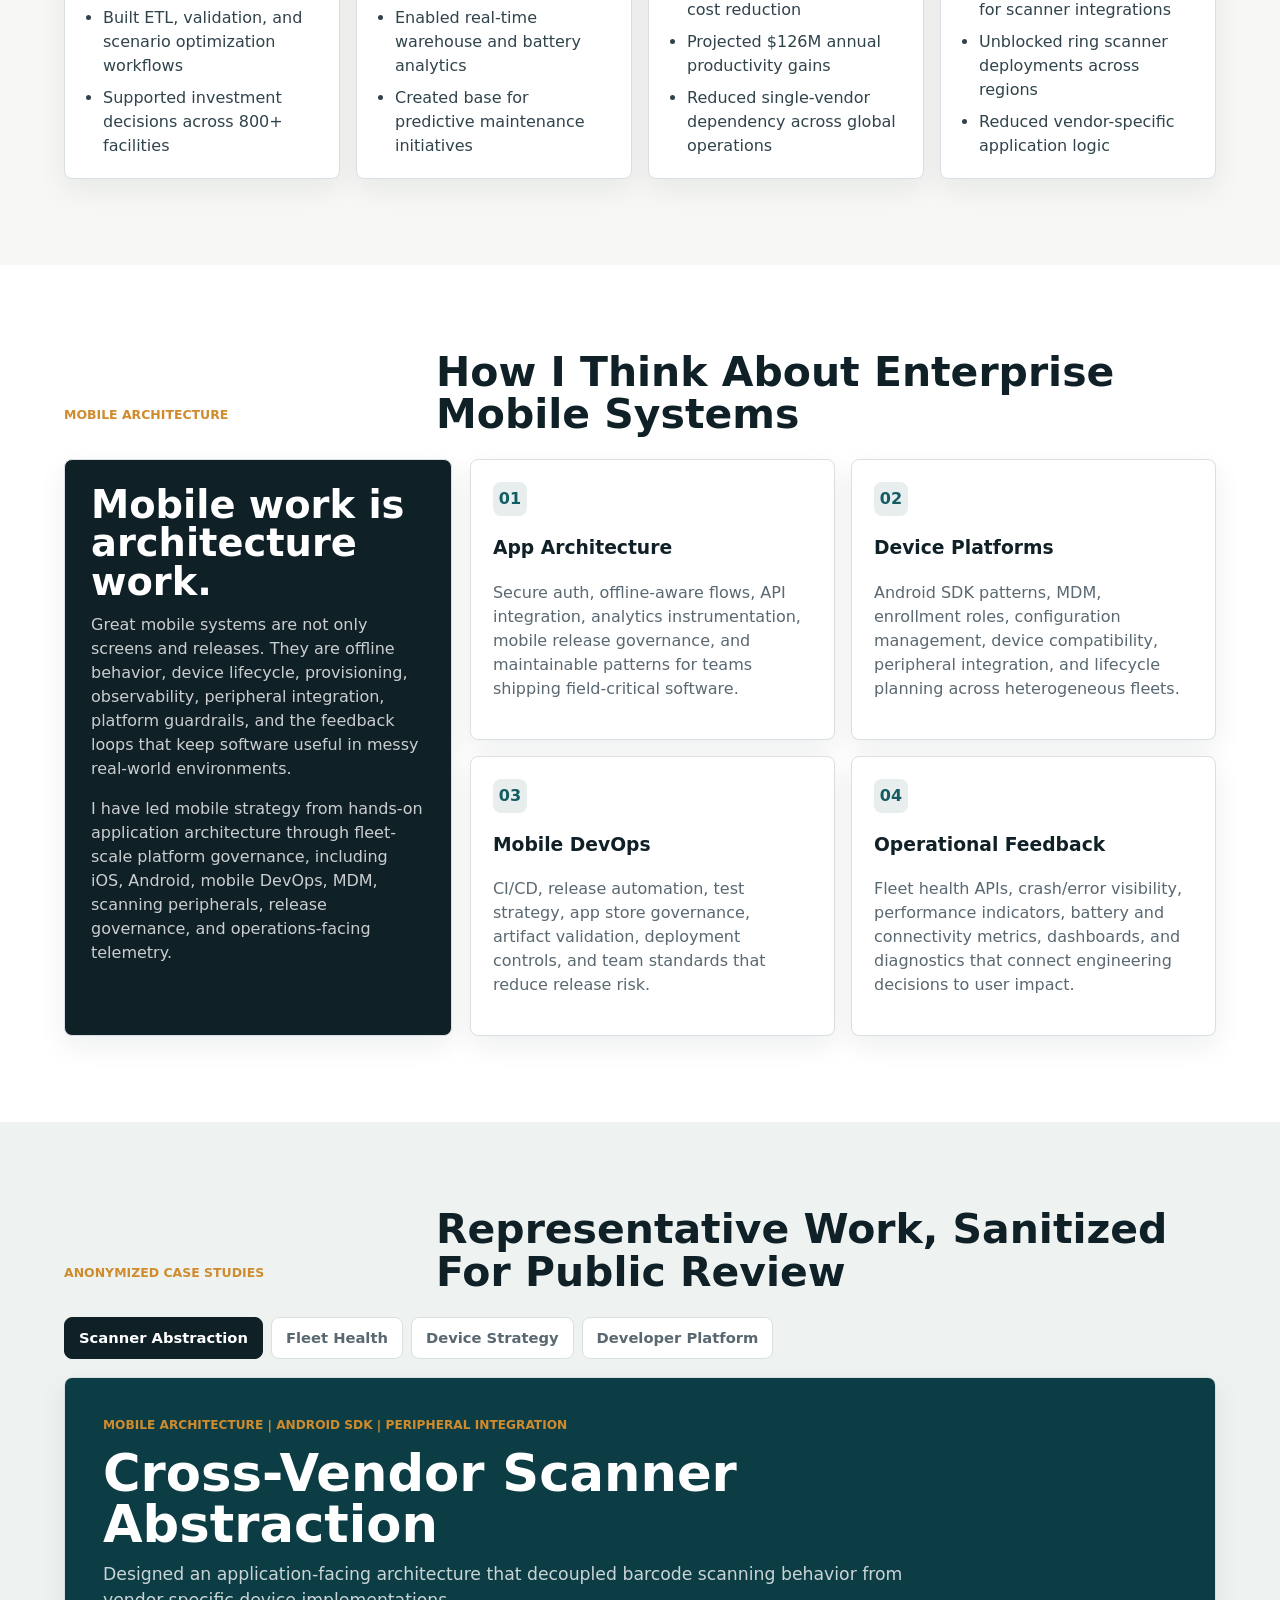
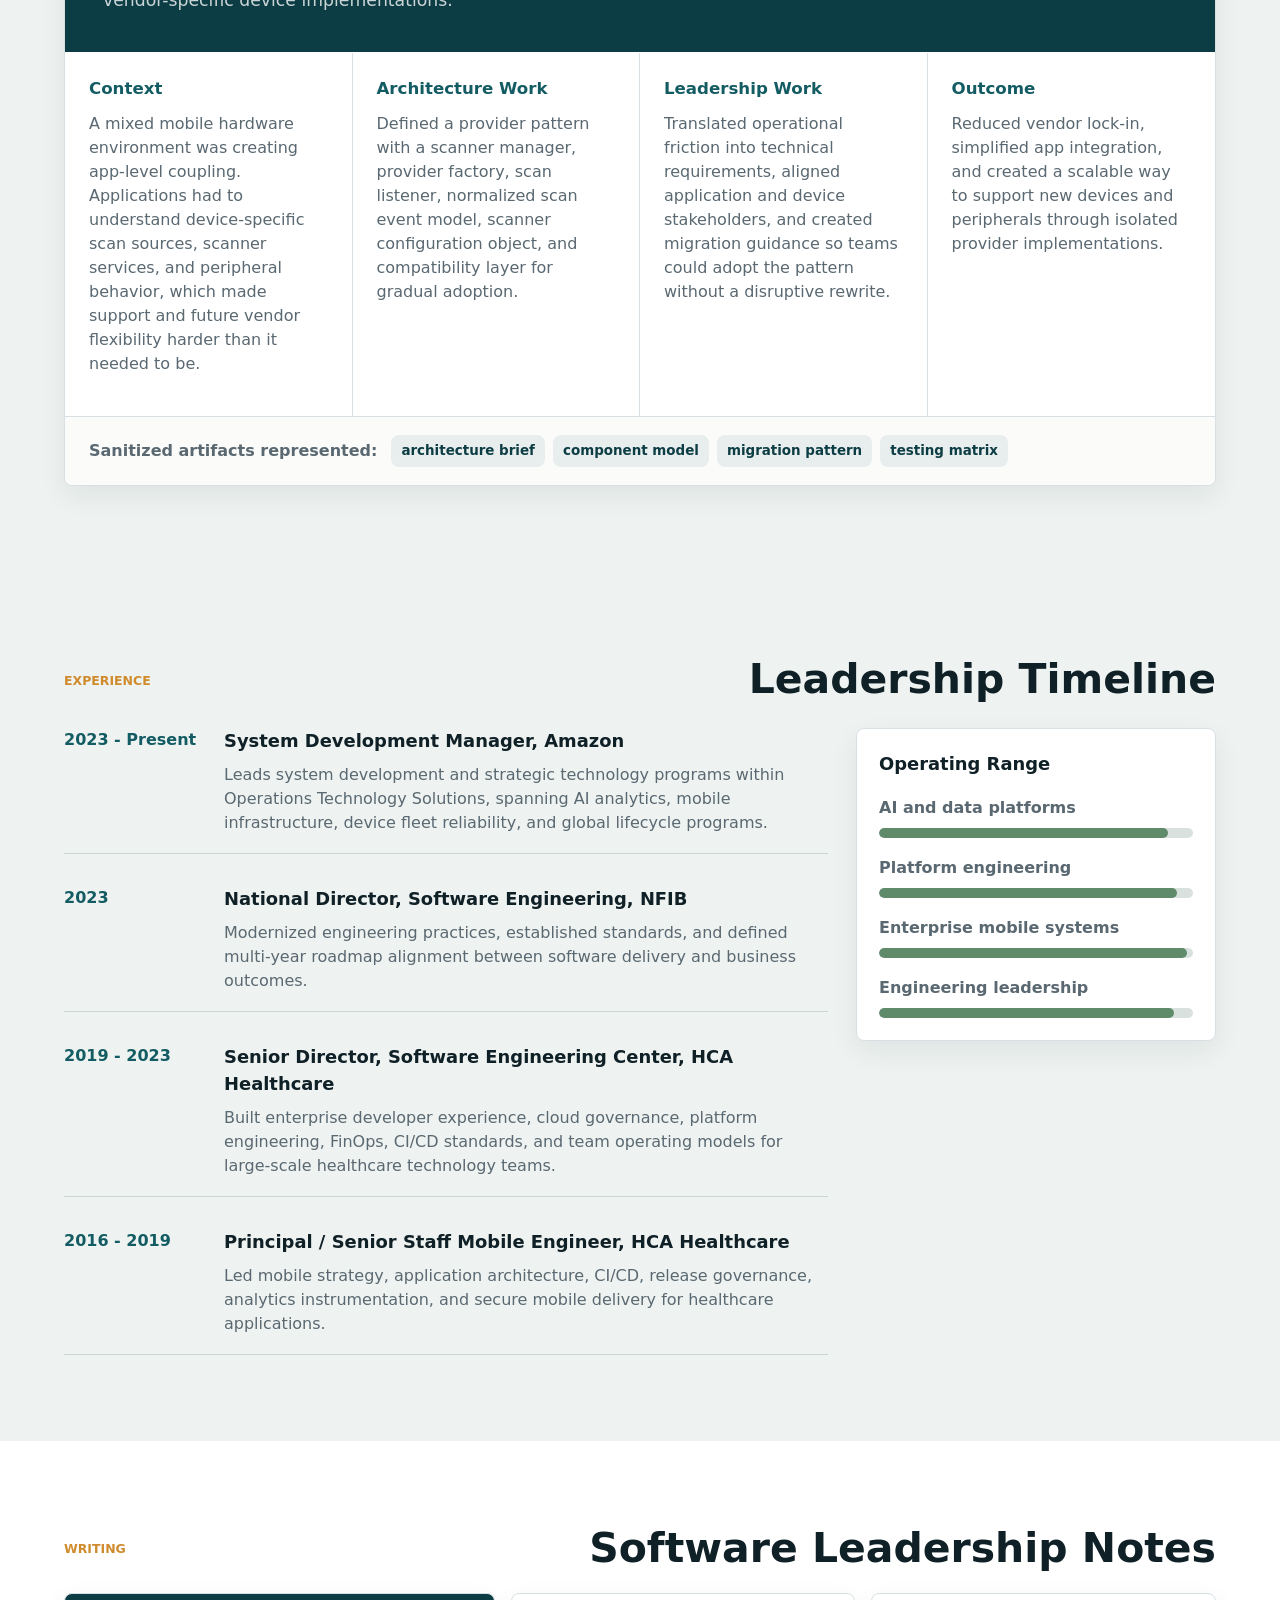
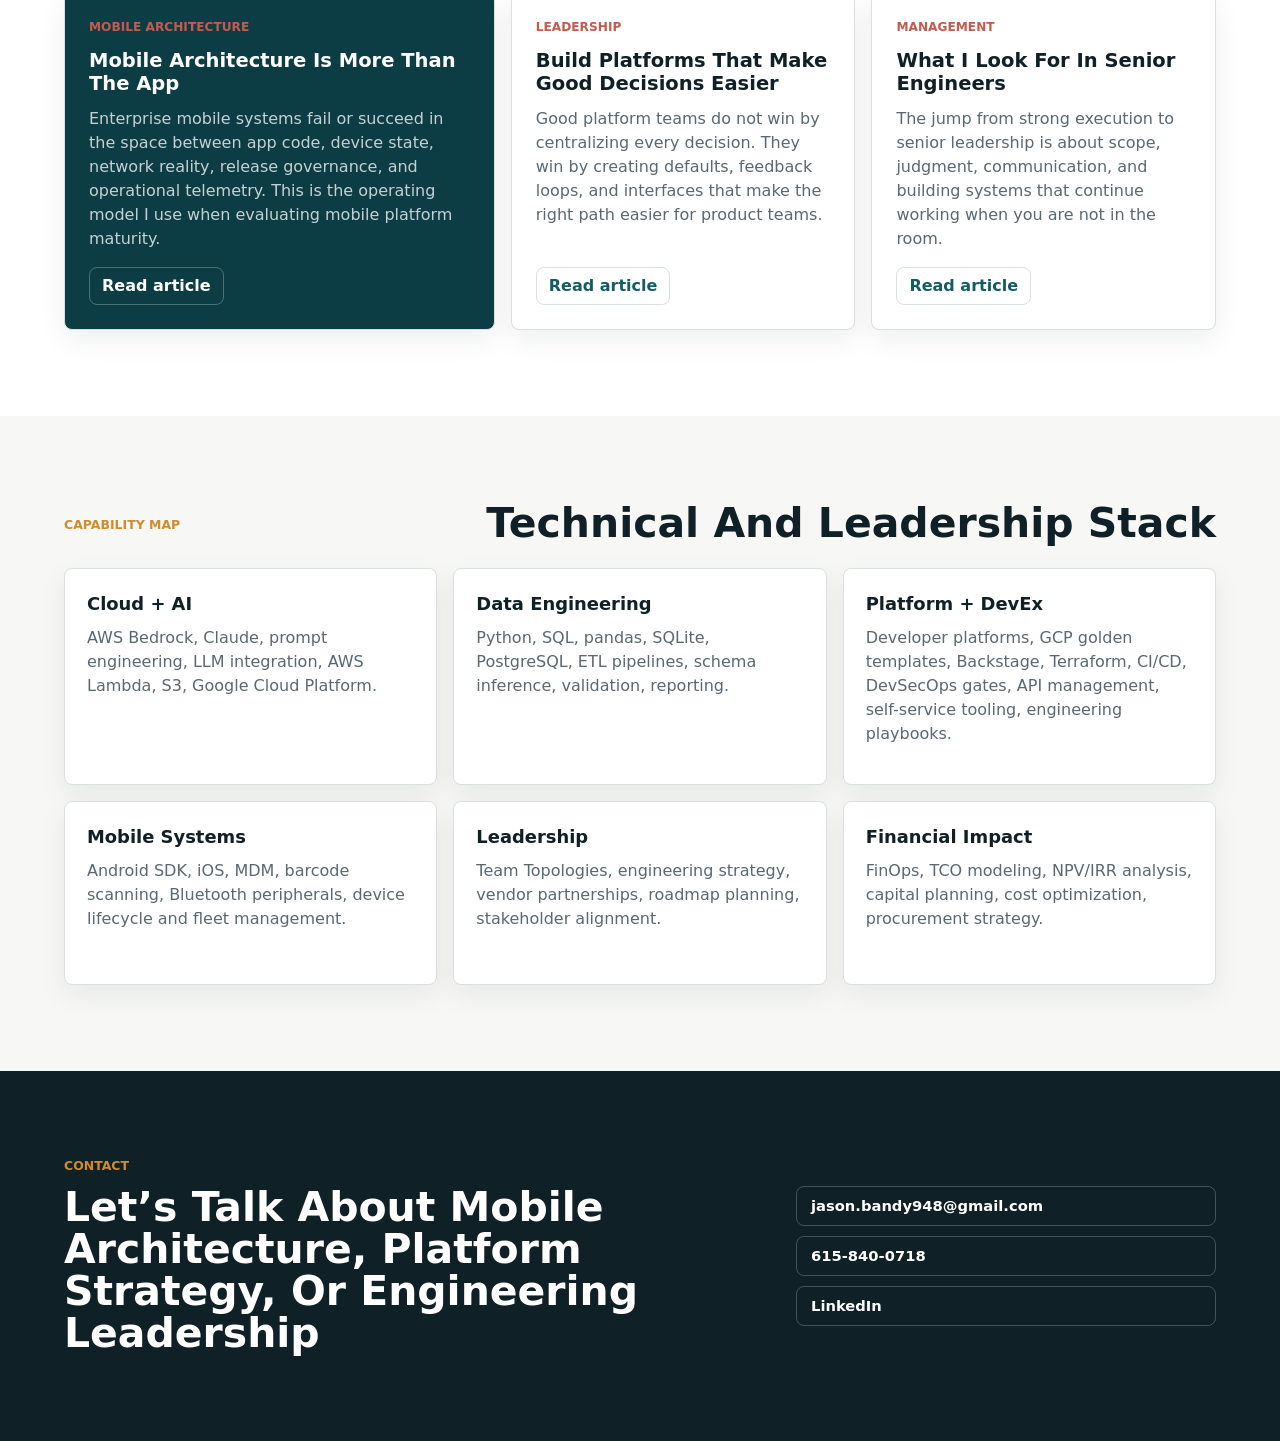
==== commit a9a60b2c: "Highlight developer platform velocity impact" ====
--- a/index.html
+++ b/index.html
@@ -299,34 +299,35 @@
 
         <article class="case-study-panel" data-case-panel="devex">
           <div class="case-panel-header">
-            <span class="case-meta">Platform engineering | DevEx | Cloud governance</span>
+            <span class="case-meta">Platform engineering | GCP | DevSecOps | Golden paths</span>
             <h3>Developer Experience Platform</h3>
-            <p>Built platform engineering capabilities that gave product teams clearer standards, reusable delivery patterns, and better self-service paths.</p>
+            <p>Led development of a developer platform that increased delivery velocity by 76% through GCP golden templates, secure delivery pipelines, and self-service project creation.</p>
           </div>
           <div class="case-panel-grid">
             <div>
               <h4>Context</h4>
-              <p>Engineering teams needed consistent cloud patterns, CI/CD templates, platform documentation, DevOps practices, and clearer operating models for delivery at enterprise scale.</p>
+              <p>Engineering teams needed a faster and safer path to launch new services. Greenfield project setup required too much custom coordination, and teams needed consistent cloud patterns, security checks, and delivery standards.</p>
             </div>
             <div>
               <h4>Architecture Work</h4>
-              <p>Established developer portal strategy, infrastructure-as-code standards, cloud governance, DevOps playbooks, secure development patterns, and platform-team interfaces.</p>
+              <p>Led creation of golden templates for GCP project creation, reusable service scaffolds, CI/CD workflows, infrastructure-as-code patterns, developer portal guidance, and standard operating models for product teams.</p>
             </div>
             <div>
               <h4>Leadership Work</h4>
-              <p>Used team design and enablement practices to shift platform work from ad hoc support toward reusable services, paved roads, and clearer ownership boundaries.</p>
+              <p>Introduced DevSecOps practices with pipeline tooling that scanned project integrity before deployment, including policy checks, dependency and configuration validation, and quality gates before production release.</p>
             </div>
             <div>
               <h4>Outcome</h4>
-              <p>Improved engineering consistency, lowered delivery friction, and helped teams move faster while preserving operational, security, and financial guardrails.</p>
+              <p>Increased delivery velocity by 76%, reduced greenfield startup friction, improved engineering consistency, and gave teams paved roads that preserved security, operational, and cloud governance guardrails.</p>
             </div>
           </div>
           <div class="case-artifacts">
             <span>Sanitized artifacts represented:</span>
-            <strong>platform roadmap</strong>
-            <strong>playbook model</strong>
-            <strong>team topology</strong>
-            <strong>governance patterns</strong>
+            <strong>GCP golden templates</strong>
+            <strong>DevSecOps gates</strong>
+            <strong>project scaffolds</strong>
+            <strong>developer portal</strong>
+            <strong>IaC patterns</strong>
           </div>
         </article>
       </div>
@@ -435,7 +436,7 @@
         </article>
         <article>
           <h3>Platform + DevEx</h3>
-          <p>Backstage, Terraform, CI/CD, DevOps, API management, internal tooling, engineering playbooks.</p>
+          <p>Developer platforms, GCP golden templates, Backstage, Terraform, CI/CD, DevSecOps gates, API management, self-service tooling, engineering playbooks.</p>
         </article>
         <article>
           <h3>Mobile Systems</h3>
